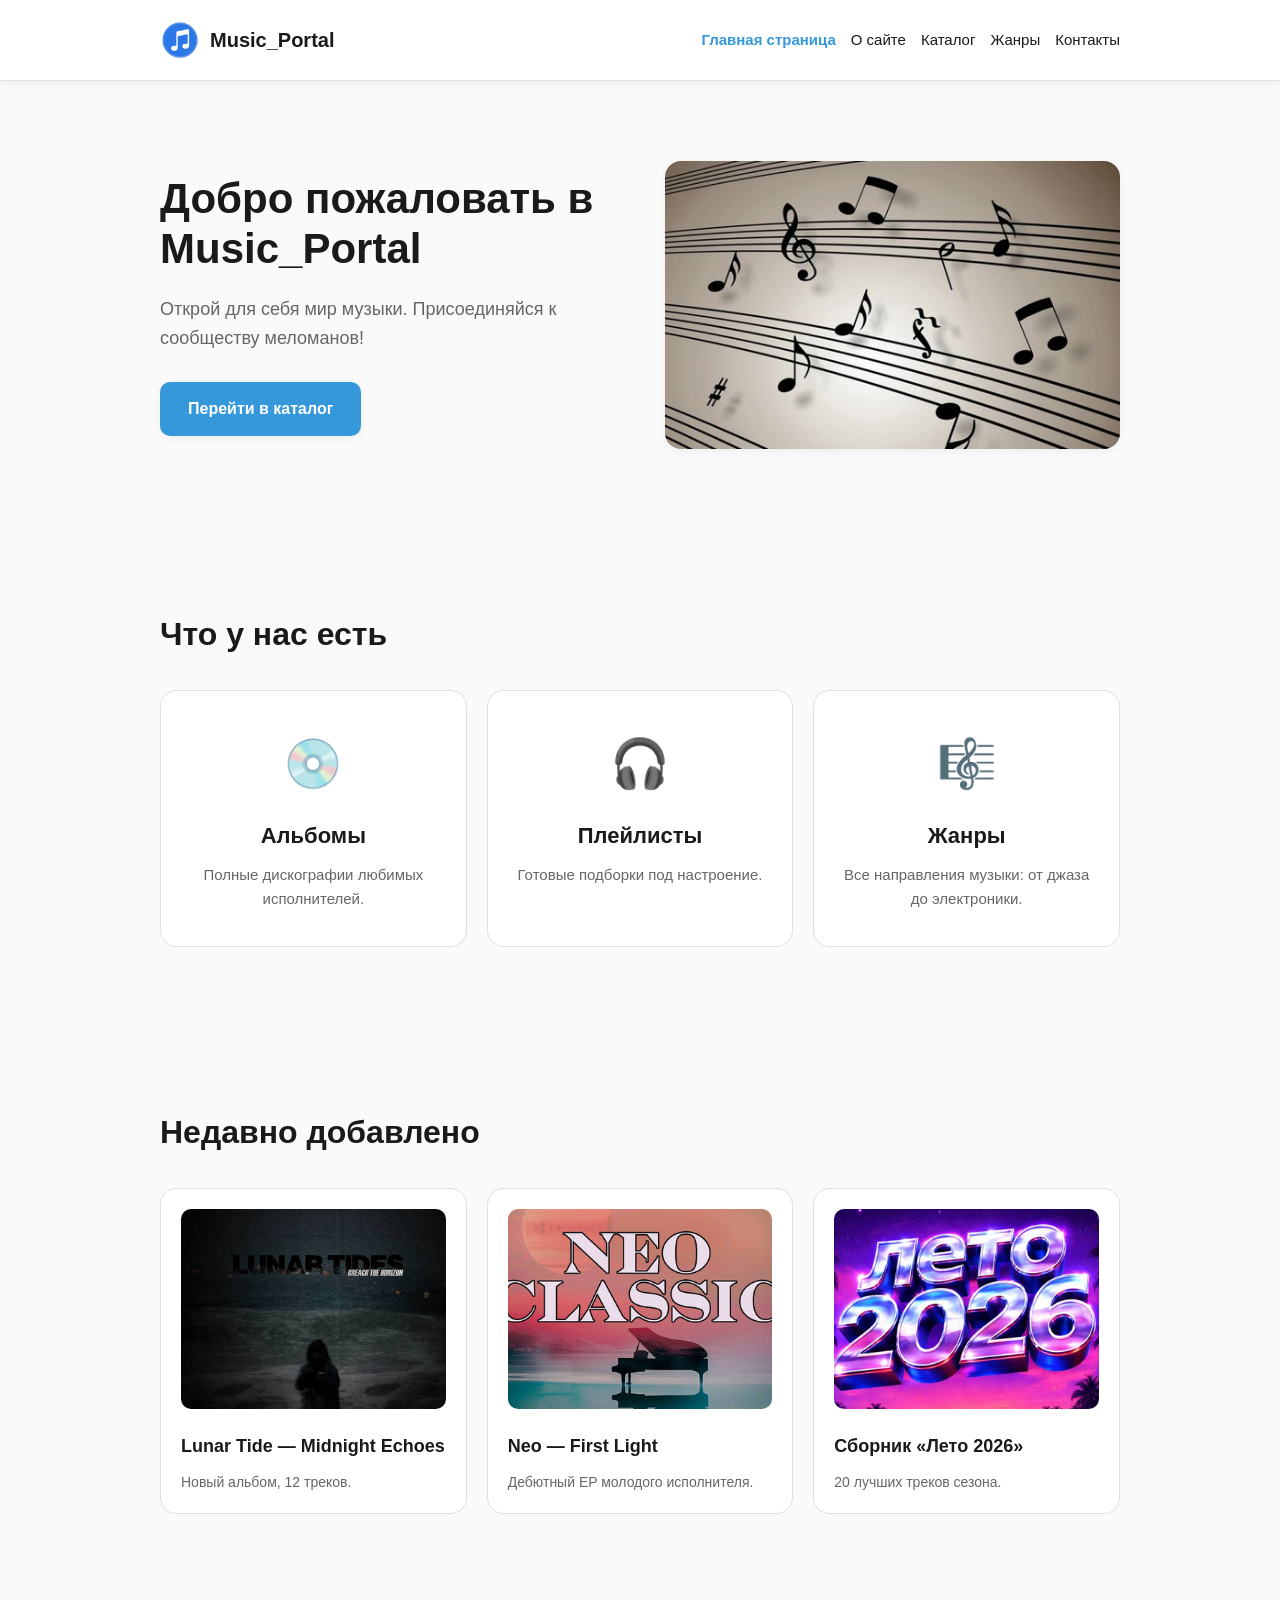
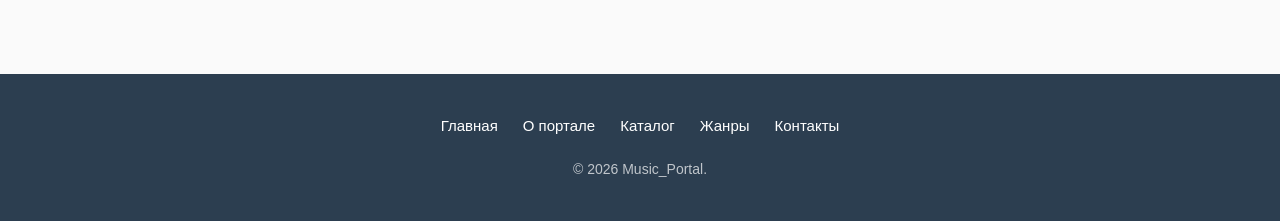
==== index.html @ 61e65f47 "добавлены файлы сайта" ====
<!DOCTYPE html>
<html lang="ru">
    <head>
        <meta charset="UTF-8">
        <meta name="viewport" content="width=device-width, initial-scale=1.0">
        <meta name="description" content="Music_Portal — каталог музыки: альбомы, плейлисты, жанры. Открой для себя мир музыки.">

        <title>Music_Portal — каталог музыки, альбомы и жанры</title>

        <link rel="stylesheet" href="css/styles.css">
    </head>

    <body>

        <header class="header">
            <div class="container">

                <a href="index.html" class="logo">
                    <img src="images/logo.png" alt="" class="logo-img">
                    <span>Music_Portal</span>
                </a>

                <nav class="nav">
                    <ul class="nav-list">
                        <li><a href="index.html" class="active">Главная страница</a></li>
                        <li><a href="about.html">О сайте</a></li>
                        <li><a href="catalog.html">Каталог</a></li>
                        <li><a href="genres.html">Жанры</a></li>
                        <li><a href="contacts.html">Контакты</a></li>
                    </ul>
                </nav>
            </div>
        </header>

        <section class="intro">
            <div class="container">
                <div class="intro-text">
                    <h1 class="intro-title">Добро пожаловать в Music_Portal</h1>
                    <p class="intro-desc">Открой для себя мир музыки. Присоединяйся к сообществу меломанов!</p>
                    <a href="catalog.html" class="btn">Перейти в каталог</a>
                </div>

                <div class="slider">
                    <img src="images/slide2.png" alt="Нотная запись на нотном стане">
                </div>
            </div>
        </section>

        <section class="services">
            <div class="container">
                <h2 class="section-title">Что у нас есть</h2>
                <div class="services-grid">

                    <div class="service-card">
                        <div class="service-icon">💿</div>
                        <h3>Альбомы</h3>
                        <p>Полные дискографии любимых исполнителей.</p>
                    </div>

                    <div class="service-card">
                        <div class="service-icon">🎧</div>
                        <h3>Плейлисты</h3>
                        <p>Готовые подборки под настроение.</p>
                    </div>

                    <div class="service-card">
                        <div class="service-icon">🎼</div>
                        <h3>Жанры</h3>
                        <p>Все направления музыки: от джаза до электроники.</p>
                    </div>

                </div>
            </div>
        </section>

        <section class="recent">
            <div class="container">
                <h2 class="section-title">Недавно добавлено</h2>
                <div class="recent-grid">

                    <div class="recent-card">
                        <a href="catalog.html" class="recent-link">
                            <img src="images/recent1.jpg" alt="Lunar Tide — Midnight Echoes" loading="lazy">
                            <h3>Lunar Tide — Midnight Echoes</h3>
                            <p>Новый альбом, 12 треков.</p>
                        </a>
                    </div>

                    <div class="recent-card">
                        <a href="catalog.html" class="recent-link">
                            <img src="images/recent2.jpg" alt="Neo — First Light" loading="lazy">
                            <h3>Neo — First Light</h3>
                            <p>Дебютный EP молодого исполнителя.</p>
                        </a>
                    </div>

                    <div class="recent-card">
                        <a href="catalog.html" class="recent-link">
                            <img src="images/recent3.jpg" alt="Сборник Лето 2026" loading="lazy">
                            <h3>Сборник «Лето 2026»</h3>
                            <p>20 лучших треков сезона.</p>
                        </a>
                    </div>

                </div>
            </div>
        </section>

        <footer class="footer">
            <div class="container">
                <nav class="footer-nav">
                    <a href="index.html">Главная</a>
                    <a href="about.html">О портале</a>
                    <a href="catalog.html">Каталог</a>
                    <a href="genres.html">Жанры</a>
                    <a href="contacts.html">Контакты</a>
                </nav>
                <p>© 2026 Music_Portal.</p>
            </div>
        </footer>

        <script src="js/script.js"></script>

    </body>
</html>
---- css/styles.css ----
/* ==================== СБРОС ==================== */
* {
    margin: 0;
    padding: 0;
    box-sizing: border-box;
}

/* ==================== ПЕРЕМЕННЫЕ ==================== */
:root {
    --bg: #fafafa;
    --bg-block: #ffffff;
    --text: #1a1a1a;
    --text-muted: #666666;
    --accent: #3498db;
    --accent-hover: #2980b9;
    --accent-visited: #446ead;
    --accent-active: #1c5980;
    --border: #e0e0e0;
    --shadow: 0 2px 8px rgba(0, 0, 0, 0.06);
    --shadow-hover: 0 8px 24px rgba(0, 0, 0, 0.12);
    --radius: 16px;
}

/* ==================== БАЗА ==================== */
html {
    scroll-behavior: smooth;
}

body {
    font-family: -apple-system, BlinkMacSystemFont, 'Segoe UI', Roboto, sans-serif;
    background: var(--bg);
    color: var(--text);
    line-height: 1.6;
}

.container {
    width: min(1000px, 90%);
    margin: 0 auto;
    padding: 0 20px;
}

.section-title {
    font-size: clamp(24px, 4vw, 32px);
    margin-bottom: 30px;
    color: var(--text);
    font-weight: 700;
}

/* ==================== ДОСТУПНОСТЬ ==================== */
a:focus-visible,
button:focus-visible,
input:focus-visible {
    outline: 2px solid var(--accent);
    outline-offset: 2px;
}

/* ==================== ШАПКА ==================== */
.header {
    background: var(--bg-block);
    padding: 20px 0;
    border-bottom: 1px solid var(--border);
    box-shadow: var(--shadow);
    position: sticky;
    top: 0;
    z-index: 100;
}

.header .container {
    display: flex;
    flex-wrap: wrap;
    justify-content: space-between;
    align-items: center;
    gap: 15px;
}

.logo {
    display: flex;
    align-items: center;
    gap: 10px;
    text-decoration: none;
    color: var(--text);
    font-size: 20px;
    font-weight: 700;
}

.logo-img {
    width: 40px;
    height: 40px;
    border-radius: 8px;
}

.nav-list {
    display: flex;
    flex-wrap: wrap;
    gap: 15px;
    list-style: none;
}

.nav-list a {
    color: var(--text);
    text-decoration: none;
    font-size: 15px;
    font-weight: 500;
    transition: color 0.3s;
}

.nav-list a:visited {
    color: var(--text);
}

.nav-list a:hover {
    color: var(--accent);
}

.nav-list a:active {
    color: var(--accent-active);
}

.nav-list a.active {
    color: var(--accent);
    font-weight: 700;
}

/* ==================== INTRO ==================== */
.intro {
    padding: 80px 0;
}

.intro .container {
    display: flex;
    align-items: center;
    gap: 50px;
}

.intro-text {
    flex: 1;
}

.intro-title {
    font-size: clamp(26px, 5vw, 42px);
    margin-bottom: 20px;
    color: var(--text);
    line-height: 1.2;
}

.intro-desc {
    font-size: 18px;
    margin-bottom: 30px;
    color: var(--text-muted);
}

.btn {
    display: inline-block;
    background: var(--accent);
    color: #ffffff;
    padding: 14px 28px;
    text-decoration: none;
    border-radius: 10px;
    font-weight: 600;
    transition: all 0.3s;
    box-shadow: var(--shadow);
}

.btn:visited {
    color: #ffffff;
}

.btn:hover {
    background: var(--accent-hover);
    transform: translateY(-2px);
    box-shadow: var(--shadow-hover);
}

.btn:active {
    background: var(--accent-active);
    transform: translateY(0);
}

.slider {
    flex: 1;
    position: relative;
}

.slider img {
    width: 100%;
    height: auto;
    border-radius: var(--radius);
    display: block;
    box-shadow: var(--shadow);
}

/* ==================== SERVICES ==================== */
.services {
    padding: 80px 0;
}

.services-grid {
    display: grid;
    grid-template-columns: repeat(auto-fit, minmax(250px, 1fr));
    gap: 20px;
}

.service-card {
    background: var(--bg-block);
    padding: 35px 25px;
    border-radius: var(--radius);
    text-align: center;
    border: 1px solid var(--border);
}

.service-icon {
    font-size: 48px;
    margin-bottom: 15px;
}

.service-card h3 {
    font-size: 22px;
    margin-bottom: 10px;
    color: var(--text);
}

.service-card p {
    color: var(--text-muted);
    font-size: 15px;
}

/* ==================== RECENT ==================== */
.recent {
    padding: 80px 0;
}

.recent-grid {
    display: grid;
    grid-template-columns: repeat(auto-fit, minmax(250px, 1fr));
    gap: 20px;
}

.recent-card {
    background: var(--bg-block);
    border-radius: var(--radius);
    border: 1px solid var(--border);
    transition: all 0.3s;
    overflow: hidden;
}

.recent-card:hover {
    transform: translateY(-5px);
    box-shadow: var(--shadow-hover);
}

.recent-link {
    display: block;
    padding: 20px;
    text-decoration: none;
    color: inherit;
    transition: color 0.3s;
}

.recent-link:visited {
    color: inherit;
}

.recent-link:hover {
    color: var(--accent);
}

.recent-link:active {
    color: var(--accent-active);
}

.recent-card img {
    width: 100%;
    height: 200px;
    object-fit: cover;
    border-radius: 10px;
    margin-bottom: 15px;
    background: var(--border);
}

.recent-card h3 {
    font-size: 18px;
    margin-bottom: 10px;
    color: inherit;
}

.recent-card p {
    color: var(--text-muted);
    font-size: 14px;
}

/* ==================== GENRES ==================== */
.genres {
    padding: 80px 0;
}

.genres-table {
    width: 100%;
    border-collapse: collapse;
    margin-bottom: 30px;
    background: var(--bg-block);
    border-radius: var(--radius);
    overflow: hidden;
    box-shadow: var(--shadow);
}

.genres-table caption {
    caption-side: top;
    text-align: left;
    padding: 0 0 15px;
    font-size: 15px;
    color: var(--text-muted);
}

.genres-table th {
    background: #2c3e50;
    color: #ffffff;
    padding: 18px 15px;
    text-align: left;
    font-weight: 600;
    font-size: 15px;
}

.genres-table td {
    padding: 14px 15px;
    color: var(--text);
    font-size: 15px;
    border-bottom: 1px solid var(--border);
}

.genres-table tr:last-child td {
    border-bottom: none;
}

.genre-top {
    background: #d5f4e6;
}

.genre-popular {
    background: #fef9e7;
}

.genre-average {
    background: #fdebd0;
}

.genre-rare {
    background: #ebedef;
}

.genres-legend {
    background: var(--bg-block);
    padding: 25px;
    border-radius: var(--radius);
    border: 1px solid var(--border);
}

.genres-legend h3 {
    font-size: 18px;
    margin-bottom: 15px;
    color: var(--text);
}

.genres-legend ul {
    list-style: none;
    display: flex;
    flex-wrap: wrap;
    gap: 20px;
}

.genres-legend li {
    display: flex;
    align-items: center;
    gap: 8px;
    color: var(--text);
    font-size: 15px;
}

.legend-color {
    width: 16px;
    height: 16px;
    border-radius: 4px;
    display: inline-block;
}

.legend-top {
    background: #2ecc71;
}

.legend-popular {
    background: #f1c40f;
}

.legend-average {
    background: #e67e22;
}

.legend-rare {
    background: #95a5a6;
}

/* ==================== CONTACTS ==================== */
.contacts {
    padding: 80px 0;
}

.contacts-list {
    list-style: none;
    margin-bottom: 40px;
}

.contacts-list li {
    font-size: 16px;
    color: var(--text);
    padding: 12px 0;
    border-bottom: 1px solid var(--border);
}

.contacts-list li:last-child {
    border-bottom: none;
}

.contacts-list a {
    color: var(--accent);
    text-decoration: none;
    transition: color 0.3s;
}

.contacts-list a:visited {
    color: var(--accent-visited);
}

.contacts-list a:hover {
    color: var(--accent-hover);
    text-decoration: underline;
}

.contacts-list a:active {
    color: var(--accent-active);
}

.map {
    margin-bottom: 40px;
    border-radius: var(--radius);
    overflow: hidden;
    box-shadow: var(--shadow);
}

.map-inner {
    position: relative;
    overflow: hidden;
}

.map-inner iframe {
    width: 100%;
    height: 600px;
    border: none;
    display: block;
}

.map-link {
    color: #eee;
    font-size: 12px;
    position: absolute;
    left: 0;
    text-decoration: none;
}

.map-link:first-of-type {
    top: 0;
}

.map-link:last-of-type {
    top: 14px;
}

.map-link:visited {
    color: #eee;
}

.social-list {
    list-style: none;
}

.social-list li {
    margin-bottom: 12px;
}

.social-list a {
    color: var(--accent);
    text-decoration: none;
    font-size: 16px;
    transition: color 0.3s;
}

.social-list a:visited {
    color: var(--accent-visited);
}

.social-list a:hover {
    color: var(--accent-hover);
    text-decoration: underline;
}

.social-list a:active {
    color: var(--accent-active);
}

/* ==================== FOOTER ==================== */
.footer {
    background: #2c3e50;
    color: #ffffff;
    padding: 40px 0;
    margin-top: 80px;
}

.footer-nav {
    display: flex;
    justify-content: center;
    gap: 25px;
    margin-bottom: 20px;
    flex-wrap: wrap;
}

.footer-nav a {
    color: #ffffff;
    text-decoration: none;
    font-size: 15px;
    transition: color 0.3s;
}

.footer-nav a:visited {
    color: #ffffff;
}

.footer-nav a:hover {
    color: var(--accent);
}

.footer-nav a:active {
    color: var(--accent-active);
}

.footer p {
    text-align: center;
    color: #ffffff;
    font-size: 14px;
    opacity: 0.7;
}

/* ==================== КАТАЛОГ ==================== */
.catalog {
    padding: 80px 0;
}

.catalog-grid {
    display: grid;
    grid-template-columns: 1fr;
    gap: 20px;
    max-width: 900px;
    margin: 0 auto;
}

.catalog-card {
    background: var(--bg-block);
    padding: 25px;
    border-radius: var(--radius);
    display: flex;
    gap: 25px;
    align-items: center;
    border: 1px solid var(--border);
    transition: all 0.3s;
}

.catalog-card:hover {
    transform: translateY(-5px);
    box-shadow: var(--shadow-hover);
}

.catalog-image {
    width: 180px;
    height: 180px;
    object-fit: cover;
    border-radius: 12px;
    flex-shrink: 0;
    background: var(--border);
}

.catalog-card h3 {
    font-size: 22px;
    margin-bottom: 5px;
    color: var(--text);
}

.catalog-album {
    font-size: 15px;
    color: var(--text-muted);
    font-style: italic;
    margin-bottom: 8px;
}

.catalog-genre {
    font-size: 13px;
    color: var(--accent);
    font-weight: 600;
    margin-bottom: 10px;
    text-transform: uppercase;
    letter-spacing: 0.5px;
}

.catalog-genre a {
    color: var(--accent);
    text-decoration: none;
    transition: color 0.3s;
}

.catalog-genre a:visited {
    color: var(--accent-visited);
}

.catalog-genre a:hover {
    color: var(--accent-hover);
    text-decoration: underline;
}

.catalog-genre a:active {
    color: var(--accent-active);
}

.catalog-desc {
    font-size: 14px;
    color: var(--text-muted);
    line-height: 1.6;
}

/* ==================== СТРАНИЦА "О САЙТЕ" ==================== */
.page-intro {
    padding: 80px 0 40px;
    text-align: center;
}

.page-intro h1 {
    font-size: clamp(28px, 5vw, 42px);
    margin-bottom: 15px;
    color: var(--text);
}

.page-intro p {
    font-size: 18px;
    color: var(--text-muted);
    max-width: 600px;
    margin: 0 auto;
}

.stats {
    padding: 60px 0;
}

.stats-grid {
    display: grid;
    grid-template-columns: repeat(auto-fit, minmax(200px, 1fr));
    gap: 20px;
}

.stat-card {
    background: var(--bg-block);
    padding: 30px;
    border-radius: var(--radius);
    text-align: center;
    border: 1px solid var(--border);
    box-shadow: var(--shadow);
}

.stat-number {
    font-size: 36px;
    font-weight: 700;
    color: var(--accent);
    margin-bottom: 10px;
}

.stat-card p {
    color: var(--text-muted);
    font-size: 15px;
}

.mission {
    padding: 60px 0;
}

.mission p {
    font-size: 18px;
    color: var(--text);
    max-width: 700px;
    line-height: 1.7;
    margin-bottom: 15px;
}

.mission p:last-child {
    margin-bottom: 0;
}

.mission a {
    color: var(--accent);
    text-decoration: none;
    transition: color 0.3s;
}

.mission a:visited {
    color: var(--accent-visited);
}

.mission a:hover {
    color: var(--accent-hover);
    text-decoration: underline;
}

.mission a:active {
    color: var(--accent-active);
}

/* ==================== АДАПТИВНОСТЬ ==================== */

/* Планшет (до 900px) */
@media (max-width: 900px) {
    .intro .container {
        flex-direction: column;
        gap: 30px;
    }
}

/* Телефон (до 500px) */
@media (max-width: 500px) {
    /* Шапка */
    .header .container {
        flex-direction: column;
        gap: 15px;
    }

    .nav-list {
        justify-content: center;
        gap: 12px;
    }

    .nav-list a {
        font-size: 14px;
    }

    /* Intro */
    .intro {
        padding: 50px 0;
    }

    .intro-desc {
        font-size: 16px;
    }

    /* Сетки — 1 колонка */
    .services-grid,
    .recent-grid {
        grid-template-columns: 1fr;
    }

    /* Каталог — карточка в колонку */
    .catalog-card {
        flex-direction: column;
        text-align: center;
    }

    .catalog-image {
        width: 100%;
        height: 200px;
    }

    /* Таблица жанров */
    .genres-table th,
    .genres-table td {
        padding: 8px;
        font-size: 13px;
    }

    /* Легенда */
    .genres-legend ul {
        flex-direction: column;
        gap: 10px;
    }

    /* Контакты */
    .map-inner iframe {
        height: 300px;
    }

    /* Подвал */
    .footer-nav {
        gap: 15px;
    }

    .footer-nav a {
        font-size: 13px;
    }

    .footer p {
        font-size: 12px;
    }
}
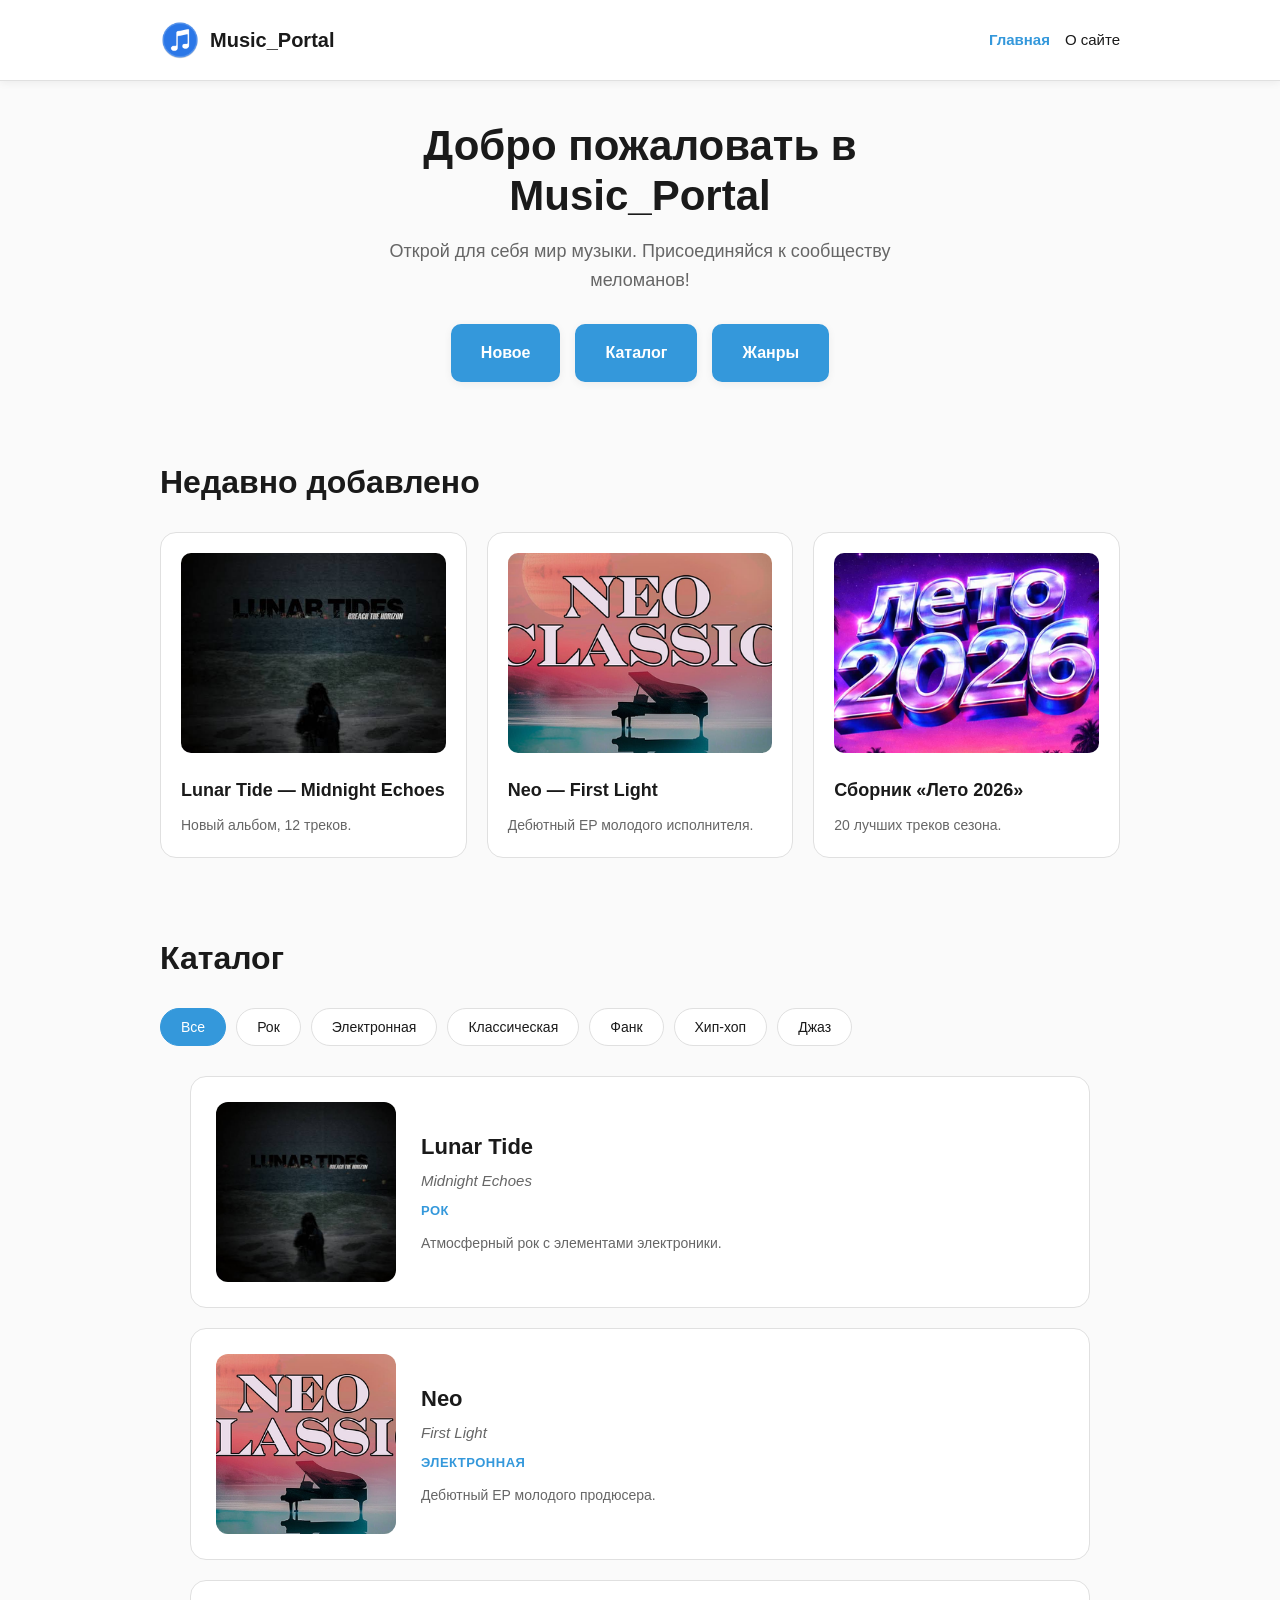
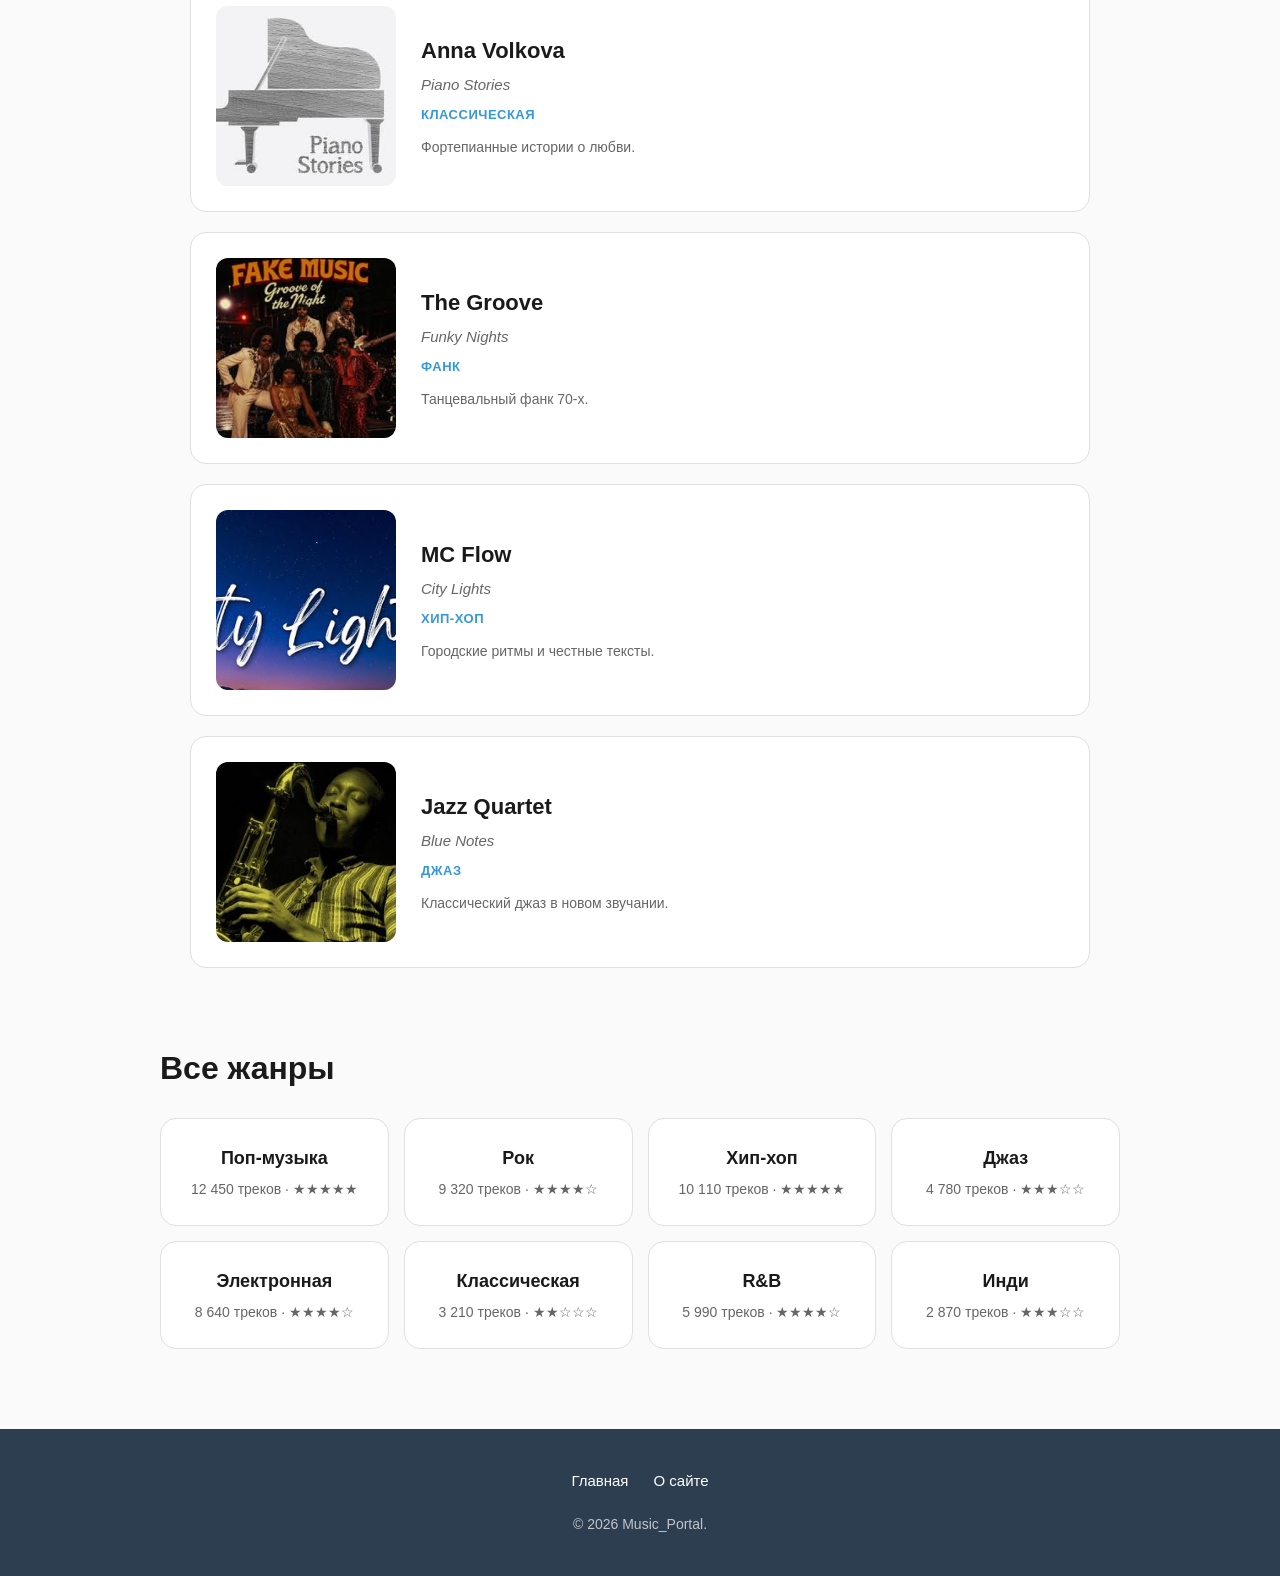
==== commit e4986b78: "обновление сайта" ====
--- a/index.html
+++ b/index.html
@@ -3,7 +3,7 @@
     <head>
         <meta charset="UTF-8">
         <meta name="viewport" content="width=device-width, initial-scale=1.0">
-        <meta name="description" content="Music_Portal — каталог музыки: альбомы, плейлисты, жанры. Открой для себя мир музыки.">
+        <meta name="description" content="Music_Portal — каталог музыки: альбомы, жанры, исполнители. Открой для себя мир музыки.">
 
         <title>Music_Portal — каталог музыки, альбомы и жанры</title>
 
@@ -20,100 +20,192 @@
                     <span>Music_Portal</span>
                 </a>
 
-                <nav class="nav">
+                <nav class="nav" aria-label="Основная навигация">
                     <ul class="nav-list">
-                        <li><a href="index.html" class="active">Главная страница</a></li>
+                        <li><a href="index.html" class="active" aria-current="page">Главная</a></li>
                         <li><a href="about.html">О сайте</a></li>
-                        <li><a href="catalog.html">Каталог</a></li>
-                        <li><a href="genres.html">Жанры</a></li>
-                        <li><a href="contacts.html">Контакты</a></li>
                     </ul>
                 </nav>
             </div>
         </header>
 
-        <section class="intro">
-            <div class="container">
-                <div class="intro-text">
-                    <h1 class="intro-title">Добро пожаловать в Music_Portal</h1>
-                    <p class="intro-desc">Открой для себя мир музыки. Присоединяйся к сообществу меломанов!</p>
-                    <a href="catalog.html" class="btn">Перейти в каталог</a>
-                </div>
-
-                <div class="slider">
-                    <img src="images/slide2.png" alt="Нотная запись на нотном стане">
-                </div>
-            </div>
-        </section>
-
-        <section class="services">
-            <div class="container">
-                <h2 class="section-title">Что у нас есть</h2>
-                <div class="services-grid">
-
-                    <div class="service-card">
-                        <div class="service-icon">💿</div>
-                        <h3>Альбомы</h3>
-                        <p>Полные дискографии любимых исполнителей.</p>
-                    </div>
-
-                    <div class="service-card">
-                        <div class="service-icon">🎧</div>
-                        <h3>Плейлисты</h3>
-                        <p>Готовые подборки под настроение.</p>
-                    </div>
-
-                    <div class="service-card">
-                        <div class="service-icon">🎼</div>
-                        <h3>Жанры</h3>
-                        <p>Все направления музыки: от джаза до электроники.</p>
-                    </div>
-
-                </div>
-            </div>
-        </section>
-
-        <section class="recent">
-            <div class="container">
-                <h2 class="section-title">Недавно добавлено</h2>
-                <div class="recent-grid">
-
-                    <div class="recent-card">
-                        <a href="catalog.html" class="recent-link">
-                            <img src="images/recent1.jpg" alt="Lunar Tide — Midnight Echoes" loading="lazy">
-                            <h3>Lunar Tide — Midnight Echoes</h3>
-                            <p>Новый альбом, 12 треков.</p>
-                        </a>
-                    </div>
-
-                    <div class="recent-card">
-                        <a href="catalog.html" class="recent-link">
-                            <img src="images/recent2.jpg" alt="Neo — First Light" loading="lazy">
-                            <h3>Neo — First Light</h3>
-                            <p>Дебютный EP молодого исполнителя.</p>
-                        </a>
-                    </div>
-
-                    <div class="recent-card">
-                        <a href="catalog.html" class="recent-link">
-                            <img src="images/recent3.jpg" alt="Сборник Лето 2026" loading="lazy">
-                            <h3>Сборник «Лето 2026»</h3>
-                            <p>20 лучших треков сезона.</p>
-                        </a>
-                    </div>
-
-                </div>
-            </div>
-        </section>
+        <main>
+
+            <section class="intro">
+                <div class="container">
+                    <div class="intro-text">
+                        <h1 class="intro-title">Добро пожаловать в Music_Portal</h1>
+                        <p class="intro-desc">Открой для себя мир музыки. Присоединяйся к сообществу меломанов!</p>
+                        <div class="intro-actions">
+                            <a href="#new" class="btn">Новое</a>
+                            <a href="#catalog" class="btn">Каталог</a>
+                            <a href="#genres" class="btn">Жанры</a>
+                        </div>
+                    </div>
+                </div>
+            </section>
+
+            <section class="recent" id="new">
+                <div class="container">
+                    <h2 class="section-title">Недавно добавлено</h2>
+                    <div class="recent-grid">
+
+                        <div class="recent-card">
+                            <a href="#catalog" class="recent-link">
+                                <img src="images/recent1.jpg" alt="Lunar Tide — Midnight Echoes" loading="lazy">
+                                <h3>Lunar Tide — Midnight Echoes</h3>
+                                <p>Новый альбом, 12 треков.</p>
+                            </a>
+                        </div>
+
+                        <div class="recent-card">
+                            <a href="#catalog" class="recent-link">
+                                <img src="images/recent2.jpg" alt="Neo — First Light" loading="lazy">
+                                <h3>Neo — First Light</h3>
+                                <p>Дебютный EP молодого исполнителя.</p>
+                            </a>
+                        </div>
+
+                        <div class="recent-card">
+                            <a href="#catalog" class="recent-link">
+                                <img src="images/recent3.jpg" alt="Сборник Лето 2026" loading="lazy">
+                                <h3>Сборник «Лето 2026»</h3>
+                                <p>20 лучших треков сезона.</p>
+                            </a>
+                        </div>
+
+                    </div>
+                </div>
+            </section>
+
+            <section class="catalog" id="catalog">
+                <div class="container">
+                    <h2 class="section-title">Каталог</h2>
+
+                    <div class="catalog-filters" role="group" aria-label="Фильтр по жанрам">
+                        <button type="button" class="filter-btn active" data-filter="all">Все</button>
+                        <button type="button" class="filter-btn" data-filter="rock">Рок</button>
+                        <button type="button" class="filter-btn" data-filter="electronic">Электронная</button>
+                        <button type="button" class="filter-btn" data-filter="classical">Классическая</button>
+                        <button type="button" class="filter-btn" data-filter="funk">Фанк</button>
+                        <button type="button" class="filter-btn" data-filter="hip-hop">Хип-хоп</button>
+                        <button type="button" class="filter-btn" data-filter="jazz">Джаз</button>
+                    </div>
+
+                    <div class="catalog-grid">
+
+                        <article class="catalog-card" data-genre="rock">
+                            <img src="images/artist1.jpg" alt="Обложка альбома Midnight Echoes" class="catalog-image" loading="lazy">
+                            <div class="catalog-info">
+                                <h3>Lunar Tide</h3>
+                                <p class="catalog-album">Midnight Echoes</p>
+                                <p class="catalog-genre"><a href="#genres">Рок</a></p>
+                                <p class="catalog-desc">Атмосферный рок с элементами электроники.</p>
+                            </div>
+                        </article>
+
+                        <article class="catalog-card" data-genre="electronic">
+                            <img src="images/artist2.jpg" alt="Обложка альбома First Light" class="catalog-image" loading="lazy">
+                            <div class="catalog-info">
+                                <h3>Neo</h3>
+                                <p class="catalog-album">First Light</p>
+                                <p class="catalog-genre"><a href="#genres">Электронная</a></p>
+                                <p class="catalog-desc">Дебютный EP молодого продюсера.</p>
+                            </div>
+                        </article>
+
+                        <article class="catalog-card" data-genre="classical">
+                            <img src="images/artist3.jpg" alt="Обложка альбома Piano Stories" class="catalog-image" loading="lazy">
+                            <div class="catalog-info">
+                                <h3>Anna Volkova</h3>
+                                <p class="catalog-album">Piano Stories</p>
+                                <p class="catalog-genre"><a href="#genres">Классическая</a></p>
+                                <p class="catalog-desc">Фортепианные истории о любви.</p>
+                            </div>
+                        </article>
+
+                        <article class="catalog-card" data-genre="funk">
+                            <img src="images/artist4.jpg" alt="Обложка альбома Funky Nights" class="catalog-image" loading="lazy">
+                            <div class="catalog-info">
+                                <h3>The Groove</h3>
+                                <p class="catalog-album">Funky Nights</p>
+                                <p class="catalog-genre"><a href="#genres">Фанк</a></p>
+                                <p class="catalog-desc">Танцевальный фанк 70-х.</p>
+                            </div>
+                        </article>
+
+                        <article class="catalog-card" data-genre="hip-hop">
+                            <img src="images/artist5.jpg" alt="Обложка альбома City Lights" class="catalog-image" loading="lazy">
+                            <div class="catalog-info">
+                                <h3>MC Flow</h3>
+                                <p class="catalog-album">City Lights</p>
+                                <p class="catalog-genre"><a href="#genres">Хип-хоп</a></p>
+                                <p class="catalog-desc">Городские ритмы и честные тексты.</p>
+                            </div>
+                        </article>
+
+                        <article class="catalog-card" data-genre="jazz">
+                            <img src="images/artist6.jpg" alt="Обложка альбома Blue Notes" class="catalog-image" loading="lazy">
+                            <div class="catalog-info">
+                                <h3>Jazz Quartet</h3>
+                                <p class="catalog-album">Blue Notes</p>
+                                <p class="catalog-genre"><a href="#genres">Джаз</a></p>
+                                <p class="catalog-desc">Классический джаз в новом звучании.</p>
+                            </div>
+                        </article>
+
+                    </div>
+                </div>
+            </section>
+
+            <section class="genres" id="genres">
+                <div class="container">
+                    <h2 class="section-title">Все жанры</h2>
+
+                    <ul class="genres-tiles">
+                        <li class="genre-tile">
+                            <h3>Поп-музыка</h3>
+                            <p>12 450 треков · ★★★★★</p>
+                        </li>
+                        <li class="genre-tile">
+                            <h3>Рок</h3>
+                            <p>9 320 треков · ★★★★☆</p>
+                        </li>
+                        <li class="genre-tile">
+                            <h3>Хип-хоп</h3>
+                            <p>10 110 треков · ★★★★★</p>
+                        </li>
+                        <li class="genre-tile">
+                            <h3>Джаз</h3>
+                            <p>4 780 треков · ★★★☆☆</p>
+                        </li>
+                        <li class="genre-tile">
+                            <h3>Электронная</h3>
+                            <p>8 640 треков · ★★★★☆</p>
+                        </li>
+                        <li class="genre-tile">
+                            <h3>Классическая</h3>
+                            <p>3 210 треков · ★★☆☆☆</p>
+                        </li>
+                        <li class="genre-tile">
+                            <h3>R&amp;B</h3>
+                            <p>5 990 треков · ★★★★☆</p>
+                        </li>
+                        <li class="genre-tile">
+                            <h3>Инди</h3>
+                            <p>2 870 треков · ★★★☆☆</p>
+                        </li>
+                    </ul>
+                </div>
+            </section>
+
+        </main>
 
         <footer class="footer">
             <div class="container">
-                <nav class="footer-nav">
+                <nav class="footer-nav" aria-label="Навигация в подвале">
                     <a href="index.html">Главная</a>
-                    <a href="about.html">О портале</a>
-                    <a href="catalog.html">Каталог</a>
-                    <a href="genres.html">Жанры</a>
-                    <a href="contacts.html">Контакты</a>
+                    <a href="about.html">О сайте</a>
                 </nav>
                 <p>© 2026 Music_Portal.</p>
             </div>
--- a/css/styles.css
+++ b/css/styles.css
@@ -41,6 +41,7 @@
 
 .section-title {
     font-size: clamp(24px, 4vw, 32px);
+    line-height: 1.25;
     margin-bottom: 30px;
     color: var(--text);
     font-weight: 700;
@@ -52,6 +53,22 @@
 input:focus-visible {
     outline: 2px solid var(--accent);
     outline-offset: 2px;
+}
+
+.sr-only {
+    position: absolute;
+    width: 1px;
+    height: 1px;
+    padding: 0;
+    margin: -1px;
+    overflow: hidden;
+    clip: rect(0, 0, 0, 0);
+    white-space: nowrap;
+    border: 0;
+}
+
+:target {
+    scroll-margin-top: 80px;
 }
 
 /* ==================== ШАПКА ==================== */
@@ -121,32 +138,47 @@
     font-weight: 700;
 }
 
-/* ==================== INTRO ==================== */
+/* ==================== INTRO (главная) ==================== */
 .intro {
-    padding: 80px 0;
+    padding: 40px 0;
 }
 
 .intro .container {
+    display: block;
+}
+
+.intro-text {
+    max-width: 700px;
+    margin: 0 auto;
+    text-align: center;
+}
+
+.intro-title,
+.page-intro h1 {
+    font-size: clamp(28px, 5vw, 42px);
+    line-height: 1.2;
+    margin-bottom: 15px;
+    color: var(--text);
+    font-weight: 700;
+}
+
+.intro-desc,
+.page-intro p {
+    font-size: 18px;
+    line-height: 1.6;
+    color: var(--text-muted);
+    max-width: 600px;
+    margin-left: auto;
+    margin-right: auto;
+    margin-bottom: 30px;
+}
+
+.intro-actions {
     display: flex;
+    flex-wrap: wrap;
     align-items: center;
-    gap: 50px;
-}
-
-.intro-text {
-    flex: 1;
-}
-
-.intro-title {
-    font-size: clamp(26px, 5vw, 42px);
-    margin-bottom: 20px;
-    color: var(--text);
-    line-height: 1.2;
-}
-
-.intro-desc {
-    font-size: 18px;
-    margin-bottom: 30px;
-    color: var(--text-muted);
+    justify-content: center;
+    gap: 15px;
 }
 
 .btn {
@@ -157,8 +189,10 @@
     text-decoration: none;
     border-radius: 10px;
     font-weight: 600;
-    transition: all 0.3s;
+    border: 2px solid var(--accent);
+    transition: background-color 0.3s, transform 0.3s, box-shadow 0.3s, border-color 0.3s;
     box-shadow: var(--shadow);
+    cursor: pointer;
 }
 
 .btn:visited {
@@ -167,389 +201,56 @@
 
 .btn:hover {
     background: var(--accent-hover);
+    border-color: var(--accent-hover);
     transform: translateY(-2px);
     box-shadow: var(--shadow-hover);
 }
 
 .btn:active {
     background: var(--accent-active);
+    border-color: var(--accent-active);
     transform: translateY(0);
 }
 
-.slider {
-    flex: 1;
-    position: relative;
-}
-
-.slider img {
-    width: 100%;
-    height: auto;
-    border-radius: var(--radius);
-    display: block;
-    box-shadow: var(--shadow);
-}
-
-/* ==================== SERVICES ==================== */
-.services {
-    padding: 80px 0;
-}
-
-.services-grid {
-    display: grid;
-    grid-template-columns: repeat(auto-fit, minmax(250px, 1fr));
-    gap: 20px;
-}
-
-.service-card {
-    background: var(--bg-block);
-    padding: 35px 25px;
-    border-radius: var(--radius);
-    text-align: center;
-    border: 1px solid var(--border);
-}
-
-.service-icon {
-    font-size: 48px;
-    margin-bottom: 15px;
-}
-
-.service-card h3 {
-    font-size: 22px;
-    margin-bottom: 10px;
-    color: var(--text);
-}
-
-.service-card p {
-    color: var(--text-muted);
-    font-size: 15px;
-}
-
-/* ==================== RECENT ==================== */
-.recent {
-    padding: 80px 0;
-}
-
-.recent-grid {
-    display: grid;
-    grid-template-columns: repeat(auto-fit, minmax(250px, 1fr));
-    gap: 20px;
-}
-
-.recent-card {
-    background: var(--bg-block);
-    border-radius: var(--radius);
-    border: 1px solid var(--border);
-    transition: all 0.3s;
-    overflow: hidden;
-}
-
-.recent-card:hover {
-    transform: translateY(-5px);
-    box-shadow: var(--shadow-hover);
-}
-
-.recent-link {
-    display: block;
-    padding: 20px;
-    text-decoration: none;
-    color: inherit;
-    transition: color 0.3s;
-}
-
-.recent-link:visited {
-    color: inherit;
-}
-
-.recent-link:hover {
-    color: var(--accent);
-}
-
-.recent-link:active {
-    color: var(--accent-active);
-}
-
-.recent-card img {
-    width: 100%;
-    height: 200px;
-    object-fit: cover;
-    border-radius: 10px;
-    margin-bottom: 15px;
-    background: var(--border);
-}
-
-.recent-card h3 {
-    font-size: 18px;
-    margin-bottom: 10px;
-    color: inherit;
-}
-
-.recent-card p {
-    color: var(--text-muted);
-    font-size: 14px;
-}
-
-/* ==================== GENRES ==================== */
-.genres {
-    padding: 80px 0;
-}
-
-.genres-table {
-    width: 100%;
-    border-collapse: collapse;
-    margin-bottom: 30px;
-    background: var(--bg-block);
-    border-radius: var(--radius);
-    overflow: hidden;
-    box-shadow: var(--shadow);
-}
-
-.genres-table caption {
-    caption-side: top;
-    text-align: left;
-    padding: 0 0 15px;
-    font-size: 15px;
-    color: var(--text-muted);
-}
-
-.genres-table th {
-    background: #2c3e50;
-    color: #ffffff;
-    padding: 18px 15px;
-    text-align: left;
-    font-weight: 600;
-    font-size: 15px;
-}
-
-.genres-table td {
-    padding: 14px 15px;
-    color: var(--text);
-    font-size: 15px;
-    border-bottom: 1px solid var(--border);
-}
-
-.genres-table tr:last-child td {
-    border-bottom: none;
-}
-
-.genre-top {
-    background: #d5f4e6;
-}
-
-.genre-popular {
-    background: #fef9e7;
-}
-
-.genre-average {
-    background: #fdebd0;
-}
-
-.genre-rare {
-    background: #ebedef;
-}
-
-.genres-legend {
-    background: var(--bg-block);
-    padding: 25px;
-    border-radius: var(--radius);
-    border: 1px solid var(--border);
-}
-
-.genres-legend h3 {
-    font-size: 18px;
-    margin-bottom: 15px;
-    color: var(--text);
-}
-
-.genres-legend ul {
-    list-style: none;
+/* ==================== КАТАЛОГ ==================== */
+.catalog {
+    padding: 40px 0;
+}
+
+.catalog-filters {
     display: flex;
     flex-wrap: wrap;
-    gap: 20px;
-}
-
-.genres-legend li {
-    display: flex;
-    align-items: center;
-    gap: 8px;
-    color: var(--text);
-    font-size: 15px;
-}
-
-.legend-color {
-    width: 16px;
-    height: 16px;
-    border-radius: 4px;
-    display: inline-block;
-}
-
-.legend-top {
-    background: #2ecc71;
-}
-
-.legend-popular {
-    background: #f1c40f;
-}
-
-.legend-average {
-    background: #e67e22;
-}
-
-.legend-rare {
-    background: #95a5a6;
-}
-
-/* ==================== CONTACTS ==================== */
-.contacts {
-    padding: 80px 0;
-}
-
-.contacts-list {
-    list-style: none;
-    margin-bottom: 40px;
-}
-
-.contacts-list li {
-    font-size: 16px;
-    color: var(--text);
-    padding: 12px 0;
-    border-bottom: 1px solid var(--border);
-}
-
-.contacts-list li:last-child {
-    border-bottom: none;
-}
-
-.contacts-list a {
-    color: var(--accent);
-    text-decoration: none;
-    transition: color 0.3s;
-}
-
-.contacts-list a:visited {
-    color: var(--accent-visited);
-}
-
-.contacts-list a:hover {
-    color: var(--accent-hover);
-    text-decoration: underline;
-}
-
-.contacts-list a:active {
-    color: var(--accent-active);
-}
-
-.map {
-    margin-bottom: 40px;
-    border-radius: var(--radius);
-    overflow: hidden;
-    box-shadow: var(--shadow);
-}
-
-.map-inner {
-    position: relative;
-    overflow: hidden;
-}
-
-.map-inner iframe {
-    width: 100%;
-    height: 600px;
-    border: none;
-    display: block;
-}
-
-.map-link {
-    color: #eee;
-    font-size: 12px;
-    position: absolute;
-    left: 0;
-    text-decoration: none;
-}
-
-.map-link:first-of-type {
-    top: 0;
-}
-
-.map-link:last-of-type {
-    top: 14px;
-}
-
-.map-link:visited {
-    color: #eee;
-}
-
-.social-list {
-    list-style: none;
-}
-
-.social-list li {
-    margin-bottom: 12px;
-}
-
-.social-list a {
-    color: var(--accent);
-    text-decoration: none;
-    font-size: 16px;
-    transition: color 0.3s;
-}
-
-.social-list a:visited {
-    color: var(--accent-visited);
-}
-
-.social-list a:hover {
-    color: var(--accent-hover);
-    text-decoration: underline;
-}
-
-.social-list a:active {
-    color: var(--accent-active);
-}
-
-/* ==================== FOOTER ==================== */
-.footer {
-    background: #2c3e50;
+    gap: 10px;
+    margin-bottom: 30px;
+}
+
+.filter-btn {
+    background: var(--bg-block);
+    color: var(--text);
+    border: 1px solid var(--border);
+    padding: 10px 20px;
+    border-radius: 30px;
+    font-size: 14px;
+    font-weight: 500;
+    cursor: pointer;
+    transition: background-color 0.3s, color 0.3s, border-color 0.3s;
+    font-family: inherit;
+}
+
+.filter-btn:hover {
+    border-color: var(--accent);
+    color: var(--accent);
+}
+
+.filter-btn.active {
+    background: var(--accent);
     color: #ffffff;
-    padding: 40px 0;
-    margin-top: 80px;
-}
-
-.footer-nav {
-    display: flex;
-    justify-content: center;
-    gap: 25px;
-    margin-bottom: 20px;
-    flex-wrap: wrap;
-}
-
-.footer-nav a {
-    color: #ffffff;
-    text-decoration: none;
-    font-size: 15px;
-    transition: color 0.3s;
-}
-
-.footer-nav a:visited {
-    color: #ffffff;
-}
-
-.footer-nav a:hover {
-    color: var(--accent);
-}
-
-.footer-nav a:active {
-    color: var(--accent-active);
-}
-
-.footer p {
-    text-align: center;
-    color: #ffffff;
-    font-size: 14px;
-    opacity: 0.7;
-}
-
-/* ==================== КАТАЛОГ ==================== */
-.catalog {
-    padding: 80px 0;
+    border-color: var(--accent);
+}
+
+.filter-btn:focus-visible {
+    outline: 2px solid var(--accent);
+    outline-offset: 2px;
 }
 
 .catalog-grid {
@@ -568,12 +269,16 @@
     gap: 25px;
     align-items: center;
     border: 1px solid var(--border);
-    transition: all 0.3s;
+    transition: transform 0.3s, box-shadow 0.3s;
 }
 
 .catalog-card:hover {
     transform: translateY(-5px);
     box-shadow: var(--shadow-hover);
+}
+
+.catalog-card.is-hidden {
+    display: none;
 }
 
 .catalog-image {
@@ -585,6 +290,11 @@
     background: var(--border);
 }
 
+.catalog-info {
+    min-width: 0;
+    flex: 1;
+}
+
 .catalog-card h3 {
     font-size: 22px;
     margin-bottom: 5px;
@@ -632,27 +342,182 @@
     line-height: 1.6;
 }
 
+/* ==================== ЖАНРЫ (плитки) ==================== */
+.genres {
+    padding: 40px 0;
+}
+
+.genres-tiles {
+    list-style: none;
+    display: grid;
+    grid-template-columns: repeat(auto-fit, minmax(200px, 1fr));
+    gap: 15px;
+}
+
+.genre-tile {
+    background: var(--bg-block);
+    padding: 25px 20px;
+    border-radius: var(--radius);
+    border: 1px solid var(--border);
+    text-align: center;
+}
+
+.genre-tile h3 {
+    font-size: 18px;
+    margin-bottom: 5px;
+    color: var(--text);
+}
+
+.genre-tile p {
+    font-size: 14px;
+    color: var(--text-muted);
+}
+
+/* ==================== RECENT ==================== */
+.recent {
+    padding: 40px 0;
+}
+
+.recent-grid {
+    display: grid;
+    grid-template-columns: repeat(auto-fit, minmax(250px, 1fr));
+    gap: 20px;
+}
+
+.recent-card {
+    background: var(--bg-block);
+    border-radius: var(--radius);
+    border: 1px solid var(--border);
+    transition: transform 0.3s, box-shadow 0.3s;
+    overflow: hidden;
+}
+
+.recent-card:hover {
+    transform: translateY(-5px);
+    box-shadow: var(--shadow-hover);
+}
+
+.recent-link {
+    display: block;
+    padding: 20px;
+    text-decoration: none;
+    color: inherit;
+    transition: color 0.3s;
+}
+
+.recent-link:visited {
+    color: inherit;
+}
+
+.recent-link:hover {
+    color: var(--accent);
+}
+
+.recent-link:active {
+    color: var(--accent-active);
+}
+
+.recent-card img {
+    width: 100%;
+    height: 200px;
+    object-fit: cover;
+    border-radius: 10px;
+    margin-bottom: 15px;
+    background: var(--border);
+}
+
+.recent-card h3 {
+    font-size: 18px;
+    margin-bottom: 10px;
+    color: inherit;
+}
+
+.recent-card p {
+    color: var(--text-muted);
+    font-size: 14px;
+}
+
+/* ==================== КОНТАКТЫ ==================== */
+.contacts {
+    padding: 40px 0;
+}
+
+.contacts-list {
+    list-style: none;
+    margin-bottom: 40px;
+}
+
+.contacts-list li {
+    font-size: 16px;
+    color: var(--text);
+    padding: 12px 0;
+    border-bottom: 1px solid var(--border);
+}
+
+.contacts-list li:last-child {
+    border-bottom: none;
+}
+
+.contacts-list a {
+    color: var(--accent);
+    text-decoration: none;
+    transition: color 0.3s;
+}
+
+.contacts-list a:visited {
+    color: var(--accent-visited);
+}
+
+.contacts-list a:hover {
+    color: var(--accent-hover);
+    text-decoration: underline;
+}
+
+.contacts-list a:active {
+    color: var(--accent-active);
+}
+
+.social-list {
+    list-style: none;
+}
+
+.social-list li {
+    margin-bottom: 12px;
+}
+
+.social-list a {
+    color: var(--accent);
+    text-decoration: none;
+    font-size: 16px;
+    transition: color 0.3s;
+}
+
+.social-list a:visited {
+    color: var(--accent-visited);
+}
+
+.social-list a:hover {
+    color: var(--accent-hover);
+    text-decoration: underline;
+}
+
+.social-list a:active {
+    color: var(--accent-active);
+}
+
 /* ==================== СТРАНИЦА "О САЙТЕ" ==================== */
 .page-intro {
-    padding: 80px 0 40px;
+    padding: 40px 0;
     text-align: center;
 }
 
-.page-intro h1 {
-    font-size: clamp(28px, 5vw, 42px);
-    margin-bottom: 15px;
-    color: var(--text);
-}
-
-.page-intro p {
-    font-size: 18px;
-    color: var(--text-muted);
-    max-width: 600px;
+.page-intro .container {
+    width: min(700px, 90%);
     margin: 0 auto;
 }
 
 .stats {
-    padding: 60px 0;
+    padding: 40px 0;
 }
 
 .stats-grid {
@@ -682,15 +547,21 @@
     font-size: 15px;
 }
 
+/* ==================== НАША МИССИЯ ==================== */
 .mission {
-    padding: 60px 0;
+    padding: 40px 0;
+}
+
+.mission .container {
+    width: min(700px, 90%);
+    margin: 0 auto;
 }
 
 .mission p {
     font-size: 18px;
-    color: var(--text);
-    max-width: 700px;
-    line-height: 1.7;
+    line-height: 1.6;
+    color: var(--text);
+    max-width: 600px;
     margin-bottom: 15px;
 }
 
@@ -717,87 +588,272 @@
     color: var(--accent-active);
 }
 
+/* ==================== ПОДВАЛ ==================== */
+.footer {
+    background: #2c3e50;
+    color: #ffffff;
+    padding: 40px 0;
+    margin-top: 40px;
+}
+
+.footer-nav {
+    display: flex;
+    justify-content: center;
+    gap: 25px;
+    margin-bottom: 20px;
+    flex-wrap: wrap;
+}
+
+.footer-nav a {
+    color: #ffffff;
+    text-decoration: none;
+    font-size: 15px;
+    transition: color 0.3s;
+}
+
+.footer-nav a:visited {
+    color: #ffffff;
+}
+
+.footer-nav a:hover {
+    color: var(--accent);
+}
+
+.footer-nav a:active {
+    color: var(--accent-active);
+}
+
+.footer p {
+    text-align: center;
+    color: #ffffff;
+    font-size: 14px;
+    opacity: 0.7;
+}
+
 /* ==================== АДАПТИВНОСТЬ ==================== */
-
-/* Планшет (до 900px) */
-@media (max-width: 900px) {
-    .intro .container {
-        flex-direction: column;
-        gap: 30px;
-    }
-}
 
 /* Телефон (до 500px) */
 @media (max-width: 500px) {
+    .container {
+        width: 100%;
+        padding: 0 6px;
+    }
+
+    .section-title {
+        font-size: 18px;
+        margin-bottom: 15px;
+    }
+
+    .intro,
+    .catalog,
+    .genres,
+    .recent,
+    .contacts,
+    .stats,
+    .mission,
+    .page-intro {
+        padding: 15px 0;
+    }
+
     /* Шапка */
+    .header {
+        padding: 10px 0;
+    }
+
     .header .container {
         flex-direction: column;
-        gap: 15px;
+        gap: 8px;
+    }
+
+    .logo {
+        font-size: 17px;
+    }
+
+    .logo-img {
+        width: 28px;
+        height: 28px;
     }
 
     .nav-list {
         justify-content: center;
-        gap: 12px;
+        gap: 8px;
     }
 
     .nav-list a {
-        font-size: 14px;
+        font-size: 12px;
     }
 
     /* Intro */
-    .intro {
-        padding: 50px 0;
-    }
-
-    .intro-desc {
-        font-size: 16px;
-    }
-
-    /* Сетки — 1 колонка */
-    .services-grid,
+    .intro-title,
+    .page-intro h1 {
+        font-size: 20px;
+        margin-bottom: 8px;
+    }
+
+    .intro-desc,
+    .page-intro p {
+        font-size: 13px;
+        margin-bottom: 15px;
+    }
+
+    .intro-actions {
+        gap: 8px;
+    }
+
+    .btn {
+        padding: 8px 16px;
+        font-size: 13px;
+    }
+
+    /* Фильтр — перенос на новую строку */
+    .catalog-filters {
+        flex-wrap: wrap;
+        gap: 6px;
+        margin-bottom: 15px;
+    }
+
+    .filter-btn {
+        padding: 6px 12px;
+        font-size: 11px;
+    }
+
+    /* Каталог */
+    .catalog-grid {
+        max-width: 100%;
+        margin: 0;
+        gap: 8px;
+    }
+
+    .catalog-card {
+        padding: 6px;
+        gap: 8px;
+    }
+
+    .catalog-image {
+        width: 70px;
+        height: 70px;
+        border-radius: 6px;
+    }
+
+    .catalog-card h3 {
+        font-size: 13px;
+        margin-bottom: 2px;
+    }
+
+    .catalog-album {
+        font-size: 10px;
+        margin-bottom: 2px;
+    }
+
+    .catalog-genre {
+        font-size: 9px;
+        margin-bottom: 2px;
+    }
+
+    .catalog-desc {
+        font-size: 10px;
+        line-height: 1.3;
+    }
+
+    /* Жанры — плитки в 2 колонки */
+    .genres-tiles {
+        grid-template-columns: repeat(2, 1fr);
+        gap: 8px;
+    }
+
+    .genre-tile {
+        padding: 12px 8px;
+    }
+
+    .genre-tile h3 {
+        font-size: 13px;
+    }
+
+    .genre-tile p {
+        font-size: 10px;
+    }
+
+    /* Недавно добавлено */
     .recent-grid {
         grid-template-columns: 1fr;
-    }
-
-    /* Каталог — карточка в колонку */
-    .catalog-card {
-        flex-direction: column;
-        text-align: center;
-    }
-
-    .catalog-image {
+        gap: 8px;
+    }
+
+    .recent-link {
+        display: flex;
+        flex-direction: row;
+        align-items: center;
+        gap: 8px;
+        padding: 6px;
+        text-align: left;
+    }
+
+    .recent-card img {
+        width: 70px;
+        height: 70px;
+        flex-shrink: 0;
+        margin-bottom: 0;
+        border-radius: 6px;
+    }
+
+    .recent-card h3 {
+        font-size: 13px;
+        margin-bottom: 2px;
+    }
+
+    .recent-card p {
+        font-size: 10px;
+    }
+
+    /* Статистика */
+    .stats-grid {
+        gap: 8px;
+    }
+
+    .stat-card {
+        padding: 12px;
+    }
+
+    .stat-number {
+        font-size: 22px;
+        margin-bottom: 3px;
+    }
+
+    .stat-card p {
+        font-size: 11px;
+    }
+
+    /* Миссия */
+    .mission .container {
         width: 100%;
-        height: 200px;
-    }
-
-    /* Таблица жанров */
-    .genres-table th,
-    .genres-table td {
-        padding: 8px;
+    }
+
+    .mission p {
         font-size: 13px;
     }
 
-    /* Легенда */
-    .genres-legend ul {
-        flex-direction: column;
-        gap: 10px;
-    }
-
     /* Контакты */
-    .map-inner iframe {
-        height: 300px;
+    .contacts-list li {
+        font-size: 13px;
+        padding: 6px 0;
     }
 
     /* Подвал */
+    .footer {
+        padding: 20px 0;
+        margin-top: 25px;
+    }
+
     .footer-nav {
-        gap: 15px;
+        gap: 8px;
+        margin-bottom: 10px;
     }
 
     .footer-nav a {
-        font-size: 13px;
+        font-size: 11px;
     }
 
     .footer p {
-        font-size: 12px;
+        font-size: 10px;
     }
 }
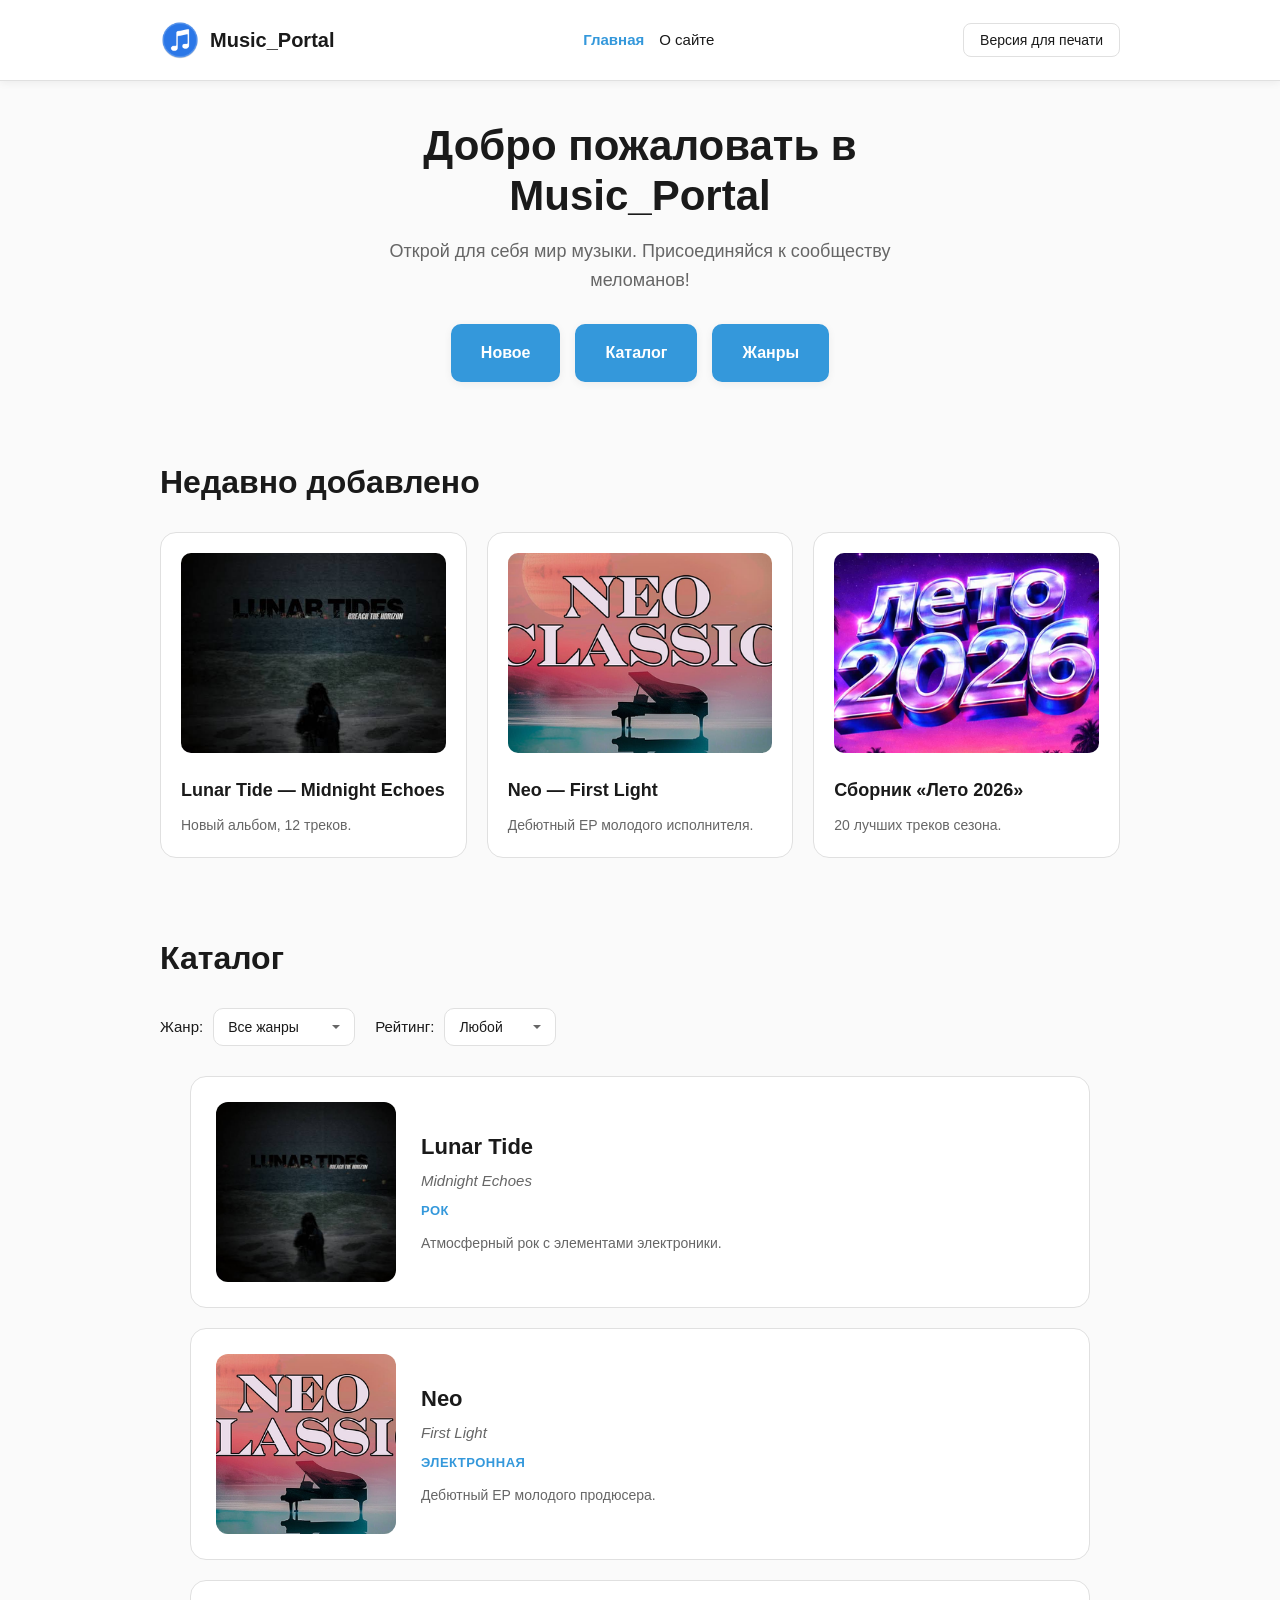
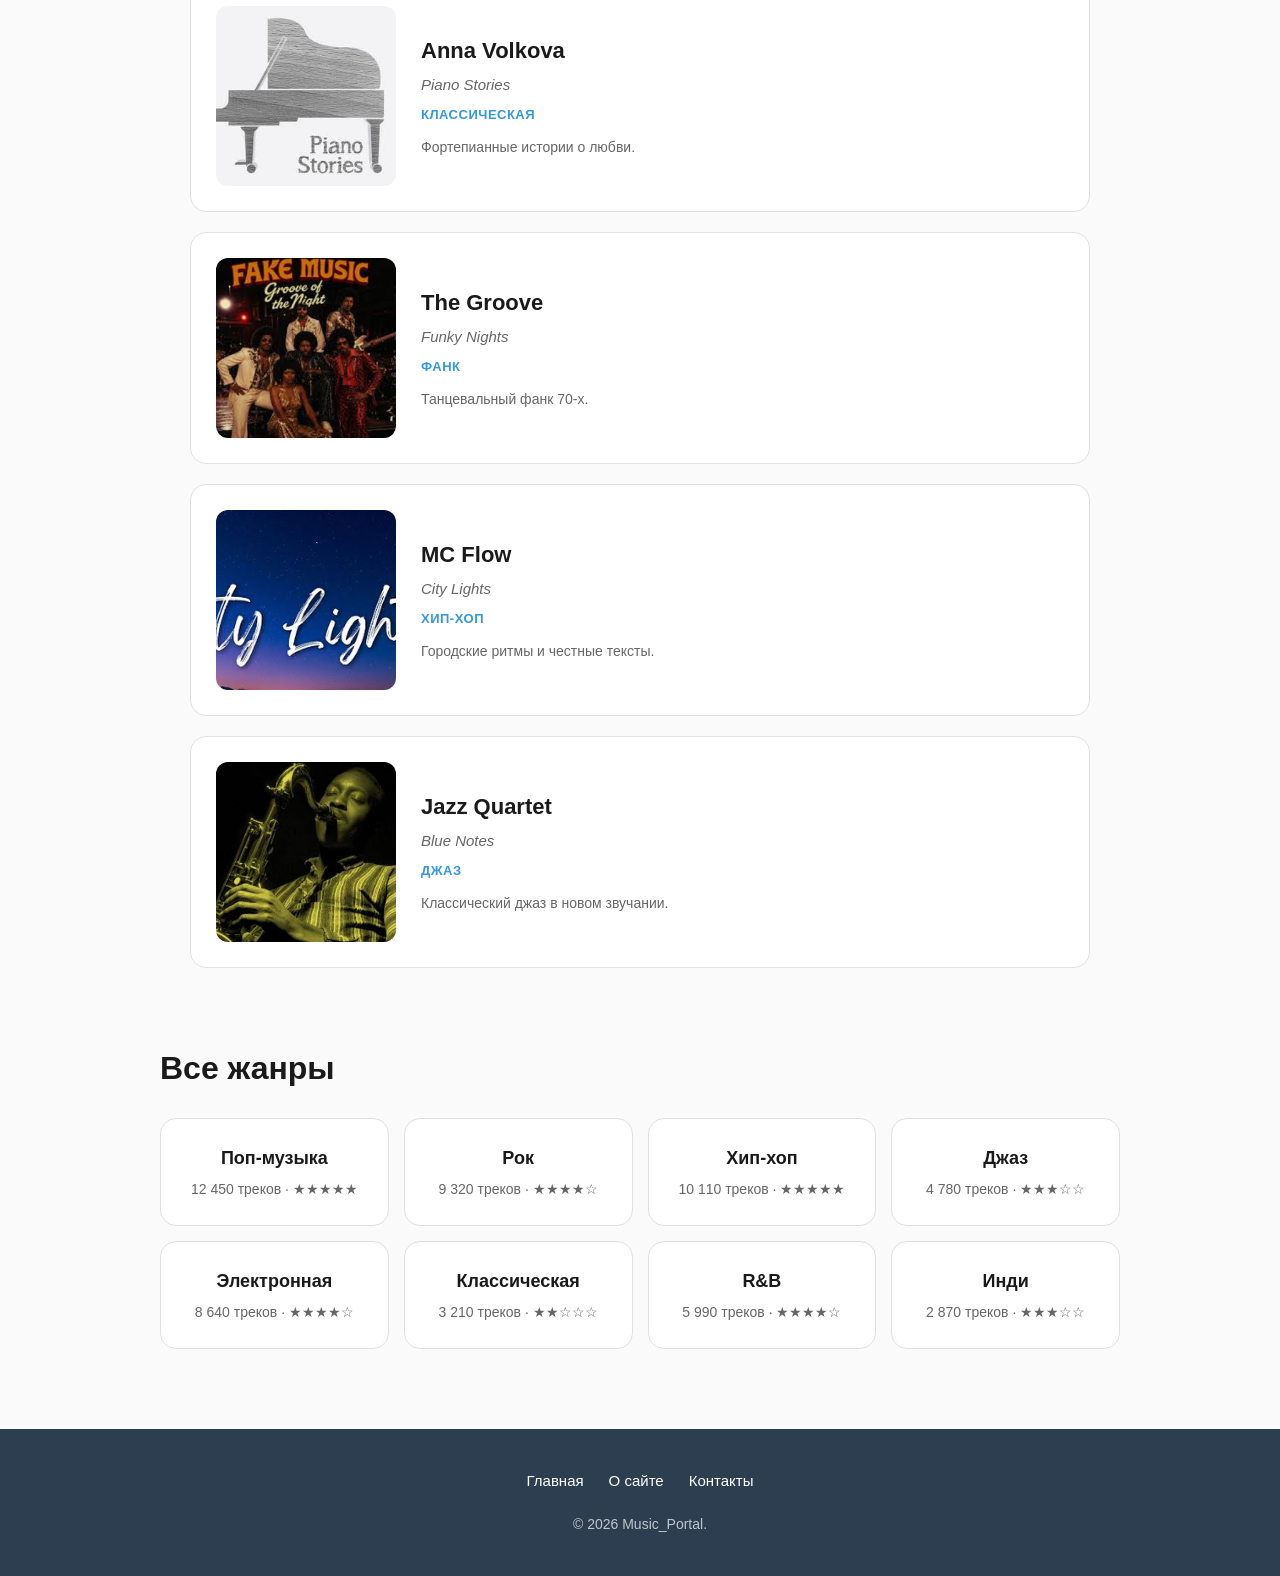
==== commit 53e3bf93: "обновление сайта" ====
--- a/index.html
+++ b/index.html
@@ -7,7 +7,7 @@
 
         <title>Music_Portal — каталог музыки, альбомы и жанры</title>
 
-        <link rel="stylesheet" href="css/styles.css">
+        <link rel="stylesheet" href="css/styles.css" id="main-styles">
     </head>
 
     <body>
@@ -26,6 +26,10 @@
                         <li><a href="about.html">О сайте</a></li>
                     </ul>
                 </nav>
+
+                <button type="button" id="print-version" class="btn-print">
+                    Версия для печати
+                </button>
             </div>
         </header>
 
@@ -82,19 +86,35 @@
                 <div class="container">
                     <h2 class="section-title">Каталог</h2>
 
-                    <div class="catalog-filters" role="group" aria-label="Фильтр по жанрам">
-                        <button type="button" class="filter-btn active" data-filter="all">Все</button>
-                        <button type="button" class="filter-btn" data-filter="rock">Рок</button>
-                        <button type="button" class="filter-btn" data-filter="electronic">Электронная</button>
-                        <button type="button" class="filter-btn" data-filter="classical">Классическая</button>
-                        <button type="button" class="filter-btn" data-filter="funk">Фанк</button>
-                        <button type="button" class="filter-btn" data-filter="hip-hop">Хип-хоп</button>
-                        <button type="button" class="filter-btn" data-filter="jazz">Джаз</button>
+                    <div class="catalog-filters">
+                        <label class="filter-group">
+                            <span class="filter-label">Жанр:</span>
+                            <select id="filter-genre">
+                                <option value="all">Все жанры</option>
+                                <option value="rock">Рок</option>
+                                <option value="electronic">Электронная</option>
+                                <option value="classical">Классическая</option>
+                                <option value="funk">Фанк</option>
+                                <option value="hip-hop">Хип-хоп</option>
+                                <option value="jazz">Джаз</option>
+                            </select>
+                        </label>
+
+                        <label class="filter-group">
+                            <span class="filter-label">Рейтинг:</span>
+                            <select id="filter-rating">
+                                <option value="all">Любой</option>
+                                <option value="9">9 и выше</option>
+                                <option value="8">8 и выше</option>
+                                <option value="7">7 и выше</option>
+                                <option value="6">6 и выше</option>
+                            </select>
+                        </label>
                     </div>
 
                     <div class="catalog-grid">
 
-                        <article class="catalog-card" data-genre="rock">
+                        <article class="catalog-card" data-genre="rock" data-rating="9">
                             <img src="images/artist1.jpg" alt="Обложка альбома Midnight Echoes" class="catalog-image" loading="lazy">
                             <div class="catalog-info">
                                 <h3>Lunar Tide</h3>
@@ -104,7 +124,7 @@
                             </div>
                         </article>
 
-                        <article class="catalog-card" data-genre="electronic">
+                        <article class="catalog-card" data-genre="electronic" data-rating="7">
                             <img src="images/artist2.jpg" alt="Обложка альбома First Light" class="catalog-image" loading="lazy">
                             <div class="catalog-info">
                                 <h3>Neo</h3>
@@ -114,7 +134,7 @@
                             </div>
                         </article>
 
-                        <article class="catalog-card" data-genre="classical">
+                        <article class="catalog-card" data-genre="classical" data-rating="8">
                             <img src="images/artist3.jpg" alt="Обложка альбома Piano Stories" class="catalog-image" loading="lazy">
                             <div class="catalog-info">
                                 <h3>Anna Volkova</h3>
@@ -124,7 +144,7 @@
                             </div>
                         </article>
 
-                        <article class="catalog-card" data-genre="funk">
+                        <article class="catalog-card" data-genre="funk" data-rating="6">
                             <img src="images/artist4.jpg" alt="Обложка альбома Funky Nights" class="catalog-image" loading="lazy">
                             <div class="catalog-info">
                                 <h3>The Groove</h3>
@@ -134,7 +154,7 @@
                             </div>
                         </article>
 
-                        <article class="catalog-card" data-genre="hip-hop">
+                        <article class="catalog-card" data-genre="hip-hop" data-rating="8">
                             <img src="images/artist5.jpg" alt="Обложка альбома City Lights" class="catalog-image" loading="lazy">
                             <div class="catalog-info">
                                 <h3>MC Flow</h3>
@@ -144,7 +164,7 @@
                             </div>
                         </article>
 
-                        <article class="catalog-card" data-genre="jazz">
+                        <article class="catalog-card" data-genre="jazz" data-rating="9">
                             <img src="images/artist6.jpg" alt="Обложка альбома Blue Notes" class="catalog-image" loading="lazy">
                             <div class="catalog-info">
                                 <h3>Jazz Quartet</h3>
@@ -206,6 +226,7 @@
                 <nav class="footer-nav" aria-label="Навигация в подвале">
                     <a href="index.html">Главная</a>
                     <a href="about.html">О сайте</a>
+                    <a href="about.html#contacts">Контакты</a>
                 </nav>
                 <p>© 2026 Music_Portal.</p>
             </div>
--- a/css/styles.css
+++ b/css/styles.css
@@ -24,6 +24,7 @@
 /* ==================== БАЗА ==================== */
 html {
     scroll-behavior: smooth;
+    color-scheme: light;
 }
 
 body {
@@ -50,7 +51,8 @@
 /* ==================== ДОСТУПНОСТЬ ==================== */
 a:focus-visible,
 button:focus-visible,
-input:focus-visible {
+input:focus-visible,
+select:focus-visible {
     outline: 2px solid var(--accent);
     outline-offset: 2px;
 }
@@ -136,6 +138,29 @@
 .nav-list a.active {
     color: var(--accent);
     font-weight: 700;
+}
+
+/* ==================== КНОПКА "ВЕРСИЯ ДЛЯ ПЕЧАТИ" ==================== */
+.btn-print {
+    background: transparent;
+    color: var(--text);
+    border: 1px solid var(--border);
+    padding: 8px 16px;
+    border-radius: 8px;
+    font-size: 14px;
+    font-family: inherit;
+    cursor: pointer;
+    transition: border-color 0.3s, color 0.3s;
+}
+
+.btn-print:hover {
+    border-color: var(--accent);
+    color: var(--accent);
+}
+
+.btn-print:focus-visible {
+    outline: 2px solid var(--accent);
+    outline-offset: 2px;
 }
 
 /* ==================== INTRO (главная) ==================== */
@@ -220,37 +245,60 @@
 .catalog-filters {
     display: flex;
     flex-wrap: wrap;
+    gap: 20px;
+    margin-bottom: 30px;
+    align-items: center;
+}
+
+.filter-group {
+    display: flex;
+    align-items: center;
     gap: 10px;
-    margin-bottom: 30px;
-}
-
-.filter-btn {
+    font-size: 15px;
+    color: var(--text);
+}
+
+.filter-label {
+    font-weight: 500;
+}
+
+.catalog-filters select {
+    padding: 10px 36px 10px 14px;
+    font-size: 14px;
+    font-family: inherit;
+    border: 1px solid var(--border);
+    border-radius: 10px;
     background: var(--bg-block);
     color: var(--text);
-    border: 1px solid var(--border);
-    padding: 10px 20px;
-    border-radius: 30px;
-    font-size: 14px;
-    font-weight: 500;
     cursor: pointer;
-    transition: background-color 0.3s, color 0.3s, border-color 0.3s;
-    font-family: inherit;
-}
-
-.filter-btn:hover {
+    transition: border-color 0.3s;
+    appearance: none;
+    background-image: url("data:image/svg+xml;charset=UTF-8,%3csvg xmlns='http://www.w3.org/2000/svg' width='12' height='12' viewBox='0 0 12 12'%3e%3cpath fill='%23666' d='M6 8L2 4h8z'/%3e%3c/svg%3e");
+    background-repeat: no-repeat;
+    background-position: right 12px center;
+    color-scheme: light;
+    forced-color-adjust: none;
+}
+
+.catalog-filters select:hover {
     border-color: var(--accent);
-    color: var(--accent);
-}
-
-.filter-btn.active {
-    background: var(--accent);
-    color: #ffffff;
-    border-color: var(--accent);
-}
-
-.filter-btn:focus-visible {
+}
+
+.catalog-filters select:focus-visible {
     outline: 2px solid var(--accent);
     outline-offset: 2px;
+}
+
+.catalog-filters select:disabled {
+    opacity: 0.5;
+    cursor: not-allowed;
+}
+
+.catalog-filters option {
+    background-color: #ffffff;
+    color: #1a1a1a;
+    color-scheme: light;
+    forced-color-adjust: none;
 }
 
 .catalog-grid {
@@ -632,6 +680,135 @@
 
 /* ==================== АДАПТИВНОСТЬ ==================== */
 
+/* Горизонтальная ориентация на телефонах/планшетах (до 900px) */
+@media (max-width: 900px) and (orientation: landscape) {
+    .header {
+        padding: 8px 0;
+    }
+
+    .header .container {
+        flex-wrap: nowrap;
+        gap: 10px;
+    }
+
+    .logo {
+        font-size: 16px;
+    }
+
+    .logo-img {
+        width: 28px;
+        height: 28px;
+    }
+
+    .nav-list {
+        gap: 10px;
+    }
+
+    .nav-list a {
+        font-size: 13px;
+    }
+
+    .btn-print {
+        padding: 6px 12px;
+        font-size: 12px;
+    }
+
+    .intro,
+    .catalog,
+    .genres,
+    .recent,
+    .contacts,
+    .stats,
+    .mission,
+    .page-intro {
+        padding: 20px 0;
+    }
+
+    .section-title {
+        font-size: 20px;
+        margin-bottom: 20px;
+    }
+
+    .intro-title,
+    .page-intro h1 {
+        font-size: 24px;
+        margin-bottom: 10px;
+    }
+
+    .intro-desc,
+    .page-intro p {
+        font-size: 14px;
+        margin-bottom: 15px;
+    }
+
+    .btn {
+        padding: 10px 20px;
+        font-size: 13px;
+    }
+
+    .catalog-image {
+        width: 100px;
+        height: 100px;
+    }
+
+    .catalog-card {
+        padding: 15px;
+        gap: 15px;
+    }
+
+    .catalog-card h3 {
+        font-size: 17px;
+    }
+
+    .catalog-album {
+        font-size: 12px;
+    }
+
+    .catalog-desc {
+        font-size: 12px;
+    }
+
+    /* Recent — 3 в ряд */
+    .recent-grid {
+        grid-template-columns: repeat(3, 1fr);
+        gap: 10px;
+    }
+
+    .recent-card img {
+        height: 100px;
+    }
+
+    .recent-link {
+        padding: 10px;
+    }
+
+    .recent-card h3 {
+        font-size: 13px;
+        margin-bottom: 4px;
+    }
+
+    .recent-card p {
+        font-size: 11px;
+    }
+
+    .genres-tiles {
+        grid-template-columns: repeat(3, 1fr);
+        gap: 10px;
+    }
+
+    .genre-tile {
+        padding: 15px 10px;
+    }
+
+    .genre-tile h3 {
+        font-size: 14px;
+    }
+
+    .genre-tile p {
+        font-size: 11px;
+    }
+}
+
 /* Телефон (до 500px) */
 @media (max-width: 500px) {
     .container {
@@ -655,17 +832,19 @@
         padding: 15px 0;
     }
 
-    /* Шапка */
+    /* Шапка (вариант D) */
     .header {
         padding: 10px 0;
     }
 
     .header .container {
+        display: flex;
         flex-direction: column;
         gap: 8px;
     }
 
     .logo {
+        justify-content: center;
         font-size: 17px;
     }
 
@@ -680,6 +859,12 @@
     }
 
     .nav-list a {
+        font-size: 12px;
+    }
+
+    .btn-print {
+        align-self: flex-end;
+        padding: 6px 12px;
         font-size: 12px;
     }
 
@@ -705,18 +890,28 @@
         font-size: 13px;
     }
 
-    /* Фильтр — перенос на новую строку */
+    /* Фильтры */
     .catalog-filters {
-        flex-wrap: wrap;
-        gap: 6px;
+        flex-direction: row;
+        flex-wrap: nowrap;
+        gap: 8px;
         margin-bottom: 15px;
     }
 
-    .filter-btn {
-        padding: 6px 12px;
-        font-size: 11px;
-    }
-
+    .filter-group {
+        flex: 1;
+        min-width: 0;
+        gap: 4px;
+        font-size: 12px;
+    }
+
+    .catalog-filters select {
+        flex: 1;
+        min-width: 0;
+        padding: 8px 28px 8px 10px;
+        font-size: 12px;
+        background-position: right 8px center;
+    }
     /* Каталог */
     .catalog-grid {
         max-width: 100%;
@@ -755,7 +950,7 @@
         line-height: 1.3;
     }
 
-    /* Жанры — плитки в 2 колонки */
+    /* Жанры */
     .genres-tiles {
         grid-template-columns: repeat(2, 1fr);
         gap: 8px;
@@ -773,7 +968,7 @@
         font-size: 10px;
     }
 
-    /* Недавно добавлено */
+    /* Recent */
     .recent-grid {
         grid-template-columns: 1fr;
         gap: 8px;
@@ -856,4 +1051,74 @@
     .footer p {
         font-size: 10px;
     }
+}
+
+/* ==================== ПЕЧАТЬ (Ctrl+P) ==================== */
+@media print {
+    /* Скрываем всё лишнее */
+    .header,
+    .footer,
+    .catalog-filters,
+    .intro-actions,
+    .recent,
+    .btn-print {
+        display: none !important;
+    }
+
+    /* Базовые цвета и шрифт */
+    body {
+        font-family: 'Times New Roman', Times, serif;
+        background: #ffffff;
+        color: #000000;
+    }
+
+    /* Заголовки — с подчёркиванием */
+    .section-title {
+        color: #000000;
+        border-bottom: 1.5pt solid #000000;
+        padding-bottom: 6pt;
+        margin-bottom: 15pt;
+        page-break-after: avoid;
+    }
+
+    /* Карточки каталога — рамки */
+    .catalog-card {
+        border: 1pt solid #000000;
+        border-radius: 0;
+        box-shadow: none;
+        page-break-inside: avoid;
+        padding: 12pt;
+    }
+
+    .catalog-image {
+        filter: grayscale(100%);
+        border-radius: 0;
+    }
+
+    .catalog-genre {
+        color: #000000;
+    }
+
+    .catalog-genre a {
+        color: #000000;
+        text-decoration: none;
+    }
+
+    .catalog-album,
+    .catalog-desc {
+        color: #333333;
+    }
+
+    /* Плитки жанров — рамки */
+    .genre-tile {
+        border: 1pt solid #000000;
+        border-radius: 0;
+        page-break-inside: avoid;
+    }
+
+    /* Убираем тени и скругления */
+    * {
+        box-shadow: none !important;
+        text-shadow: none !important;
+    }
 }
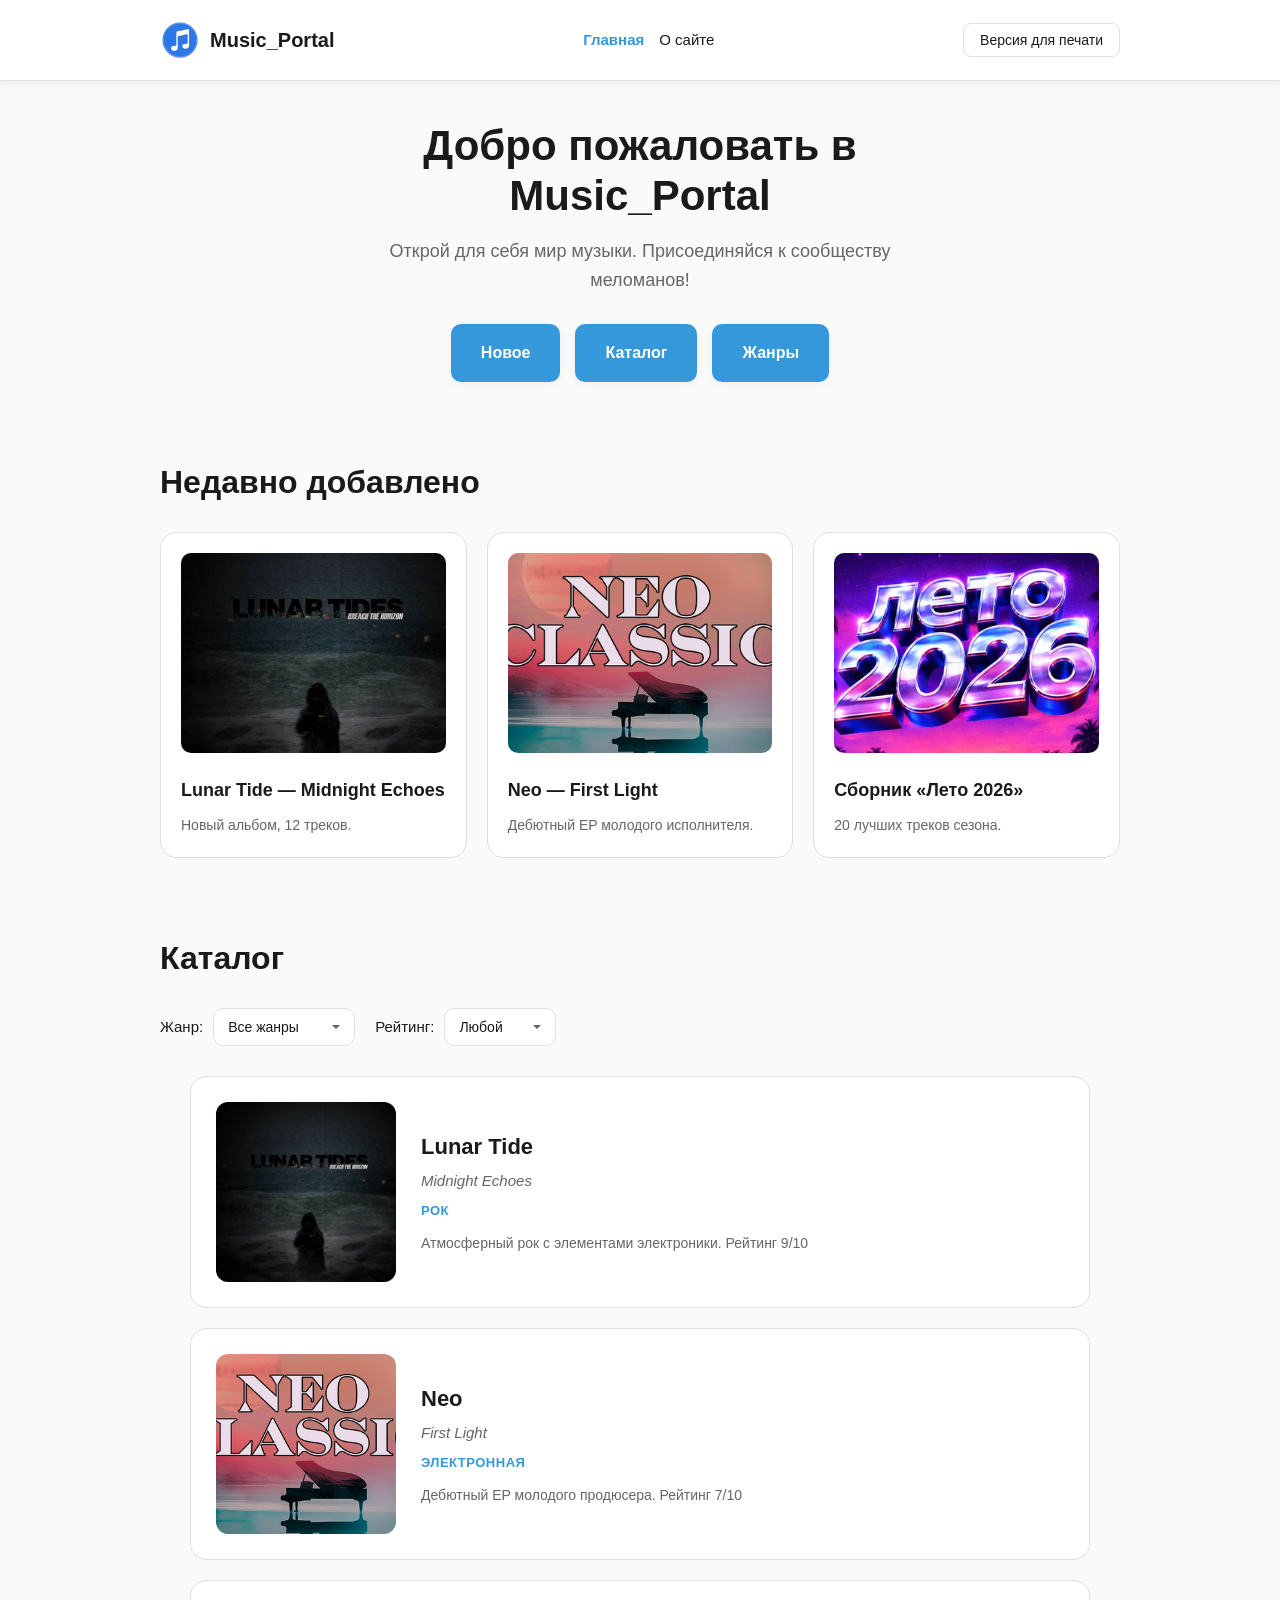
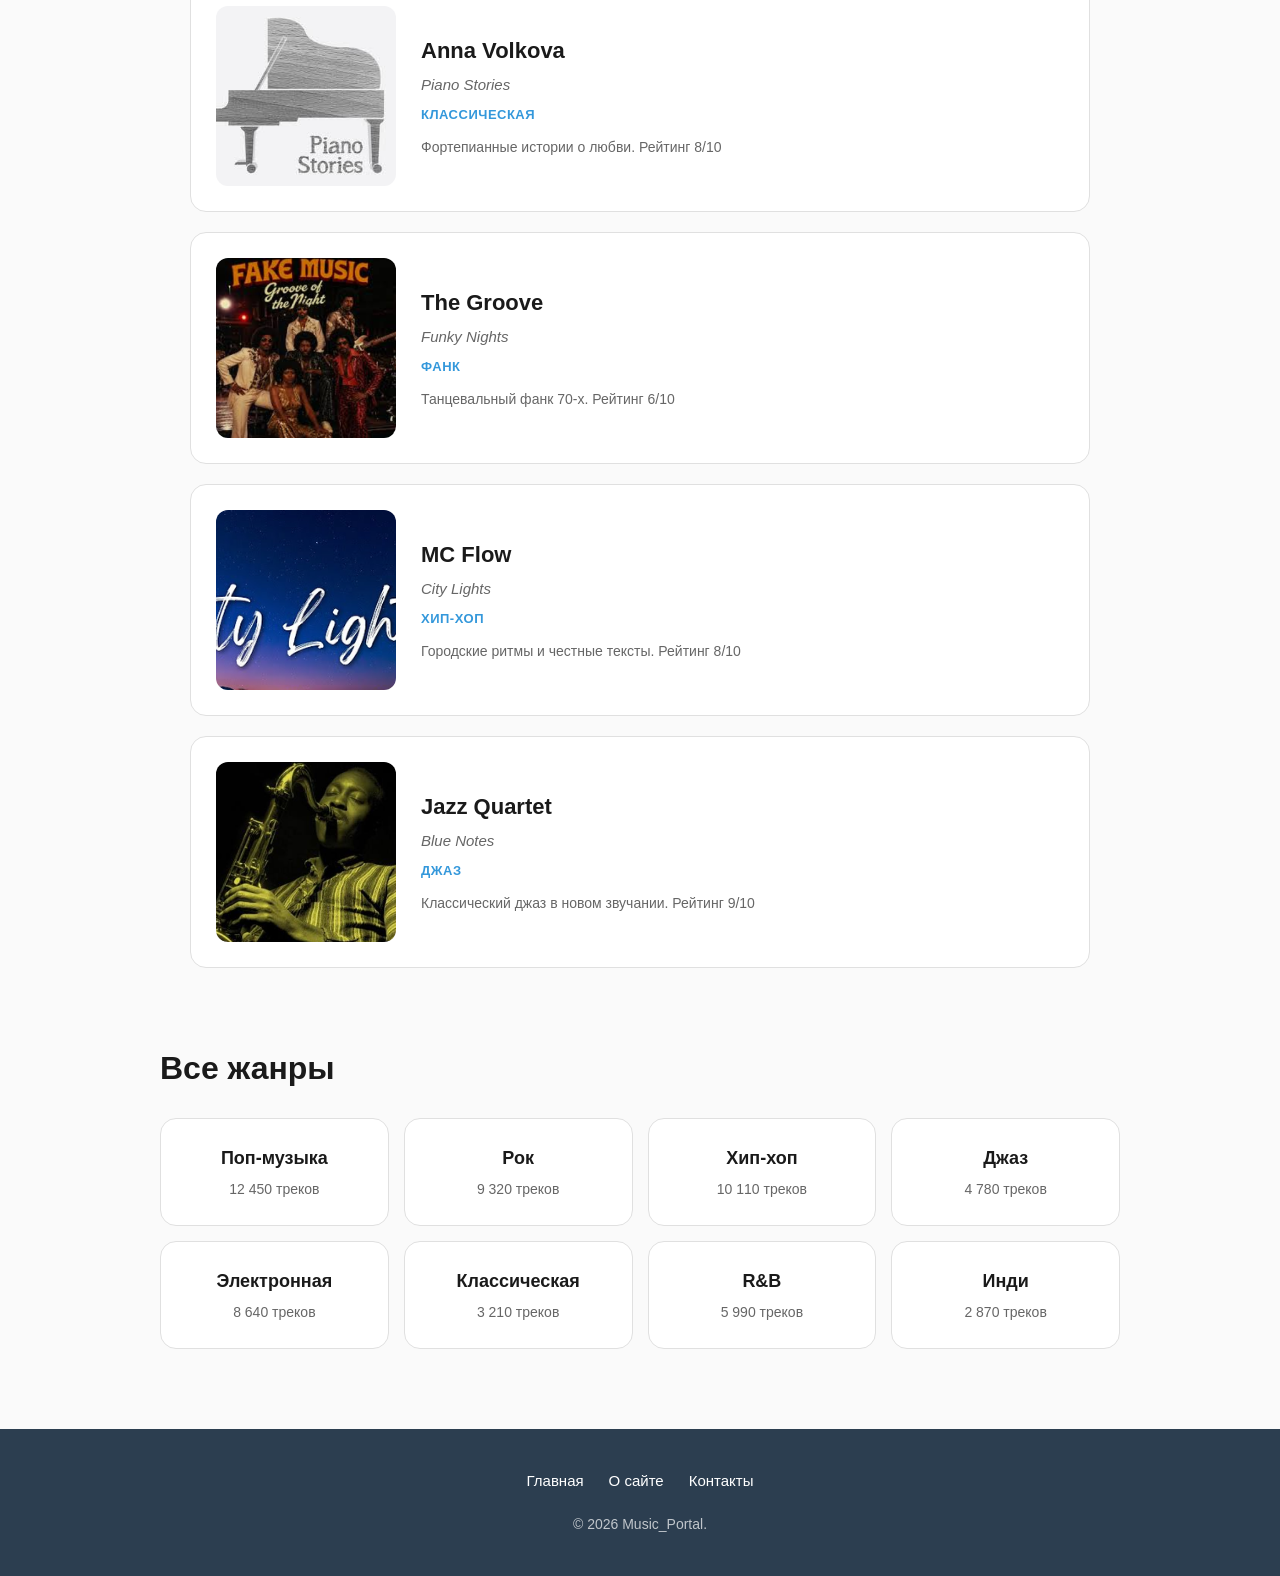
==== commit 641a28df: "обновление описания карточек музыки" ====
--- a/index.html
+++ b/index.html
@@ -120,7 +120,7 @@
                                 <h3>Lunar Tide</h3>
                                 <p class="catalog-album">Midnight Echoes</p>
                                 <p class="catalog-genre"><a href="#genres">Рок</a></p>
-                                <p class="catalog-desc">Атмосферный рок с элементами электроники.</p>
+                                <p class="catalog-desc">Атмосферный рок с элементами электроники. Рейтинг 9/10</p>
                             </div>
                         </article>
 
@@ -130,7 +130,7 @@
                                 <h3>Neo</h3>
                                 <p class="catalog-album">First Light</p>
                                 <p class="catalog-genre"><a href="#genres">Электронная</a></p>
-                                <p class="catalog-desc">Дебютный EP молодого продюсера.</p>
+                                <p class="catalog-desc">Дебютный EP молодого продюсера. Рейтинг 7/10</p>
                             </div>
                         </article>
 
@@ -140,7 +140,7 @@
                                 <h3>Anna Volkova</h3>
                                 <p class="catalog-album">Piano Stories</p>
                                 <p class="catalog-genre"><a href="#genres">Классическая</a></p>
-                                <p class="catalog-desc">Фортепианные истории о любви.</p>
+                                <p class="catalog-desc">Фортепианные истории о любви. Рейтинг 8/10</p>
                             </div>
                         </article>
 
@@ -150,7 +150,7 @@
                                 <h3>The Groove</h3>
                                 <p class="catalog-album">Funky Nights</p>
                                 <p class="catalog-genre"><a href="#genres">Фанк</a></p>
-                                <p class="catalog-desc">Танцевальный фанк 70-х.</p>
+                                <p class="catalog-desc">Танцевальный фанк 70-х. Рейтинг 6/10</p>
                             </div>
                         </article>
 
@@ -160,7 +160,7 @@
                                 <h3>MC Flow</h3>
                                 <p class="catalog-album">City Lights</p>
                                 <p class="catalog-genre"><a href="#genres">Хип-хоп</a></p>
-                                <p class="catalog-desc">Городские ритмы и честные тексты.</p>
+                                <p class="catalog-desc">Городские ритмы и честные тексты. Рейтинг 8/10</p>
                             </div>
                         </article>
 
@@ -170,7 +170,7 @@
                                 <h3>Jazz Quartet</h3>
                                 <p class="catalog-album">Blue Notes</p>
                                 <p class="catalog-genre"><a href="#genres">Джаз</a></p>
-                                <p class="catalog-desc">Классический джаз в новом звучании.</p>
+                                <p class="catalog-desc">Классический джаз в новом звучании. Рейтинг 9/10</p>
                             </div>
                         </article>
 
@@ -185,35 +185,35 @@
                     <ul class="genres-tiles">
                         <li class="genre-tile">
                             <h3>Поп-музыка</h3>
-                            <p>12 450 треков · ★★★★★</p>
+                            <p>12 450 треков</p>
                         </li>
                         <li class="genre-tile">
                             <h3>Рок</h3>
-                            <p>9 320 треков · ★★★★☆</p>
+                            <p>9 320 треков</p>
                         </li>
                         <li class="genre-tile">
                             <h3>Хип-хоп</h3>
-                            <p>10 110 треков · ★★★★★</p>
+                            <p>10 110 треков</p>
                         </li>
                         <li class="genre-tile">
                             <h3>Джаз</h3>
-                            <p>4 780 треков · ★★★☆☆</p>
+                            <p>4 780 треков</p>
                         </li>
                         <li class="genre-tile">
                             <h3>Электронная</h3>
-                            <p>8 640 треков · ★★★★☆</p>
+                            <p>8 640 треков</p>
                         </li>
                         <li class="genre-tile">
                             <h3>Классическая</h3>
-                            <p>3 210 треков · ★★☆☆☆</p>
+                            <p>3 210 треков</p>
                         </li>
                         <li class="genre-tile">
                             <h3>R&amp;B</h3>
-                            <p>5 990 треков · ★★★★☆</p>
+                            <p>5 990 треков</p>
                         </li>
                         <li class="genre-tile">
                             <h3>Инди</h3>
-                            <p>2 870 треков · ★★★☆☆</p>
+                            <p>2 870 треков</p>
                         </li>
                     </ul>
                 </div>
